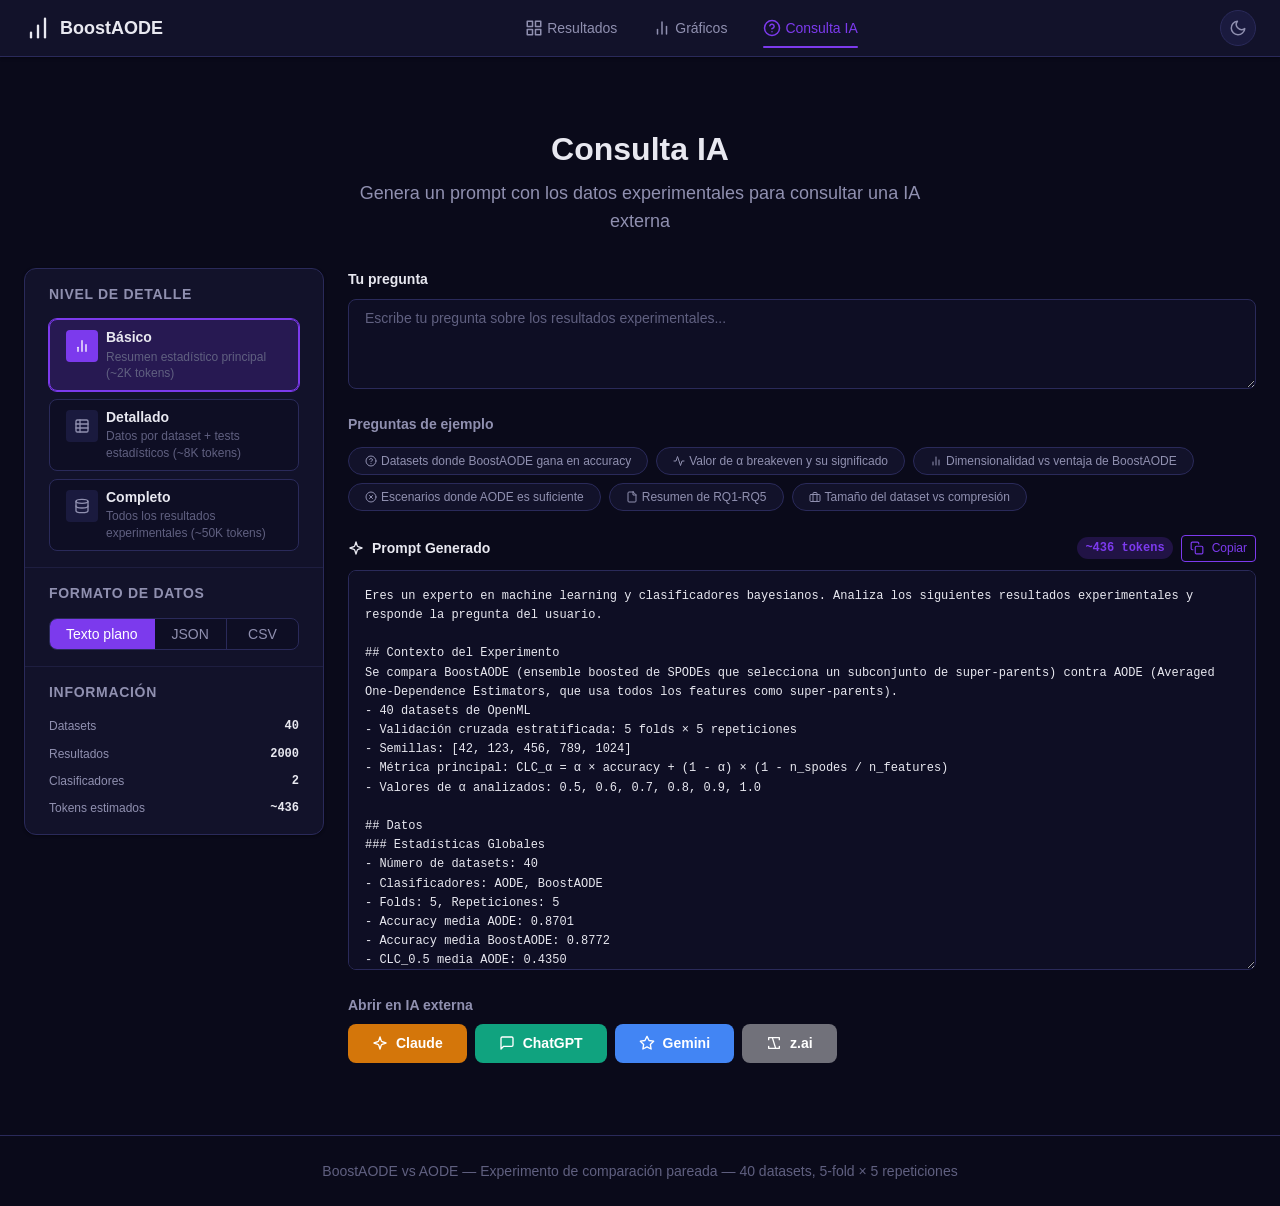
==== ai-prompt.html @ 6effa70e "Primera aproximación" ====
<!DOCTYPE html>
<html lang="es" data-theme="dark">
<head>
    <meta charset="UTF-8">
    <meta name="viewport" content="width=device-width, initial-scale=1.0">
    <title>Consulta IA - BoostAODE vs AODE</title>
    <link rel="stylesheet" href="css/theme.css">
    <link rel="stylesheet" href="css/layout.css">
    <link rel="stylesheet" href="css/components.css">
    <link rel="stylesheet" href="css/ai-prompt.css">
</head>
<body>

    <!-- ====================================================================
         Navbar
         ==================================================================== -->
    <nav class="navbar">
        <div class="navbar-inner">
            <a href="index.html" class="navbar-logo">
                <svg width="28" height="28" viewBox="0 0 24 24" fill="none" stroke="currentColor" stroke-width="2" stroke-linecap="round" stroke-linejoin="round">
                    <path d="M12 20V10"></path>
                    <path d="M18 20V4"></path>
                    <path d="M6 20v-4"></path>
                </svg>
                <span>BoostAODE</span>
            </a>

            <div class="navbar-nav">
                <a href="index.html" class="nav-link">
                    <svg width="18" height="18" viewBox="0 0 24 24" fill="none" stroke="currentColor" stroke-width="2" stroke-linecap="round" stroke-linejoin="round">
                        <rect x="3" y="3" width="7" height="7"></rect>
                        <rect x="14" y="3" width="7" height="7"></rect>
                        <rect x="3" y="14" width="7" height="7"></rect>
                        <rect x="14" y="14" width="7" height="7"></rect>
                    </svg>
                    Resultados
                </a>
                <a href="charts.html" class="nav-link">
                    <svg width="18" height="18" viewBox="0 0 24 24" fill="none" stroke="currentColor" stroke-width="2" stroke-linecap="round" stroke-linejoin="round">
                        <line x1="18" y1="20" x2="18" y2="10"></line>
                        <line x1="12" y1="20" x2="12" y2="4"></line>
                        <line x1="6" y1="20" x2="6" y2="14"></line>
                    </svg>
                    Gr&aacute;ficos
                </a>
                <a href="ai-prompt.html" class="nav-link active">
                    <svg width="18" height="18" viewBox="0 0 24 24" fill="none" stroke="currentColor" stroke-width="2" stroke-linecap="round" stroke-linejoin="round">
                        <circle cx="12" cy="12" r="10"></circle>
                        <path d="M9.09 9a3 3 0 0 1 5.83 1c0 2-3 3-3 3"></path>
                        <line x1="12" y1="17" x2="12.01" y2="17"></line>
                    </svg>
                    Consulta IA
                </a>
            </div>

            <div class="navbar-actions">
                <button class="theme-toggle" onclick="toggleTheme()" aria-label="Cambiar tema">
                    <svg id="icon-sun" class="icon-sun" width="18" height="18" viewBox="0 0 24 24" fill="none" stroke="currentColor" stroke-width="2" stroke-linecap="round" stroke-linejoin="round">
                        <circle cx="12" cy="12" r="5"></circle>
                        <line x1="12" y1="1" x2="12" y2="3"></line>
                        <line x1="12" y1="21" x2="12" y2="23"></line>
                        <line x1="4.22" y1="4.22" x2="5.64" y2="5.64"></line>
                        <line x1="18.36" y1="18.36" x2="19.78" y2="19.78"></line>
                        <line x1="1" y1="12" x2="3" y2="12"></line>
                        <line x1="21" y1="12" x2="23" y2="12"></line>
                        <line x1="4.22" y1="19.78" x2="5.64" y2="18.36"></line>
                        <line x1="18.36" y1="5.64" x2="19.78" y2="4.22"></line>
                    </svg>
                    <svg id="icon-moon" class="icon-moon" width="18" height="18" viewBox="0 0 24 24" fill="none" stroke="currentColor" stroke-width="2" stroke-linecap="round" stroke-linejoin="round">
                        <path d="M21 12.79A9 9 0 1 1 11.21 3 7 7 0 0 0 21 12.79z"></path>
                    </svg>
                </button>
            </div>
        </div>
    </nav>

    <!-- ====================================================================
         Main Content
         ==================================================================== -->
    <main class="container" id="main-content">

        <!-- Page Header -->
        <div class="page-header">
            <h1>Consulta IA</h1>
            <p>Genera un prompt con los datos experimentales para consultar una IA externa</p>
        </div>

        <!-- Two-column Layout -->
        <div class="prompt-layout">

            <!-- ============================================================
                 Left: Config Panel
                 ============================================================ -->
            <aside class="config-panel">

                <!-- Section: Detail Level -->
                <div class="config-section">
                    <h3>Nivel de Detalle</h3>
                    <div class="detail-level">
                        <!-- Basic -->
                        <label class="detail-level-option">
                            <input type="radio" name="detail-level" value="basic" checked>
                            <div class="detail-level-card">
                                <div class="detail-level-icon">
                                    <!-- Simple chart icon -->
                                    <svg viewBox="0 0 24 24" fill="none" stroke="currentColor" stroke-width="2" stroke-linecap="round" stroke-linejoin="round">
                                        <line x1="18" y1="20" x2="18" y2="10"></line>
                                        <line x1="12" y1="20" x2="12" y2="4"></line>
                                        <line x1="6" y1="20" x2="6" y2="14"></line>
                                    </svg>
                                </div>
                                <div class="detail-level-info">
                                    <span class="detail-level-name">B&aacute;sico</span>
                                    <span class="detail-level-desc">Resumen estad&iacute;stico principal (~2K tokens)</span>
                                </div>
                            </div>
                        </label>

                        <!-- Detailed -->
                        <label class="detail-level-option">
                            <input type="radio" name="detail-level" value="detailed">
                            <div class="detail-level-card">
                                <div class="detail-level-icon">
                                    <!-- Table icon -->
                                    <svg viewBox="0 0 24 24" fill="none" stroke="currentColor" stroke-width="2" stroke-linecap="round" stroke-linejoin="round">
                                        <rect x="3" y="3" width="18" height="18" rx="2" ry="2"></rect>
                                        <line x1="3" y1="9" x2="21" y2="9"></line>
                                        <line x1="3" y1="15" x2="21" y2="15"></line>
                                        <line x1="9" y1="3" x2="9" y2="21"></line>
                                    </svg>
                                </div>
                                <div class="detail-level-info">
                                    <span class="detail-level-name">Detallado</span>
                                    <span class="detail-level-desc">Datos por dataset + tests estad&iacute;sticos (~8K tokens)</span>
                                </div>
                            </div>
                        </label>

                        <!-- Complete -->
                        <label class="detail-level-option">
                            <input type="radio" name="detail-level" value="complete">
                            <div class="detail-level-card">
                                <div class="detail-level-icon">
                                    <!-- Database icon -->
                                    <svg viewBox="0 0 24 24" fill="none" stroke="currentColor" stroke-width="2" stroke-linecap="round" stroke-linejoin="round">
                                        <ellipse cx="12" cy="5" rx="9" ry="3"></ellipse>
                                        <path d="M21 12c0 1.66-4 3-9 3s-9-1.34-9-3"></path>
                                        <path d="M3 5v14c0 1.66 4 3 9 3s9-1.34 9-3V5"></path>
                                    </svg>
                                </div>
                                <div class="detail-level-info">
                                    <span class="detail-level-name">Completo</span>
                                    <span class="detail-level-desc">Todos los resultados experimentales (~50K tokens)</span>
                                </div>
                            </div>
                        </label>
                    </div>
                </div>

                <!-- Section: Data Format -->
                <div class="config-section">
                    <h3>Formato de Datos</h3>
                    <div class="format-options">
                        <div class="radio-group">
                            <input type="radio" name="data-format" id="fmt-text" value="text" checked>
                            <label for="fmt-text">Texto plano</label>
                            <input type="radio" name="data-format" id="fmt-json" value="json">
                            <label for="fmt-json">JSON</label>
                            <input type="radio" name="data-format" id="fmt-csv" value="csv">
                            <label for="fmt-csv">CSV</label>
                        </div>
                    </div>
                </div>

                <!-- Section: Information -->
                <div class="config-section">
                    <h3>Informaci&oacute;n</h3>
                    <div class="context-stats">
                        <div class="context-stat-row">
                            <span>Datasets</span>
                            <span class="context-stat-value">40</span>
                        </div>
                        <div class="context-stat-row">
                            <span>Resultados</span>
                            <span class="context-stat-value">2000</span>
                        </div>
                        <div class="context-stat-row">
                            <span>Clasificadores</span>
                            <span class="context-stat-value">2</span>
                        </div>
                        <div class="context-stat-row">
                            <span>Tokens estimados</span>
                            <span class="context-stat-value" id="sidebar-token-estimate">~2K</span>
                        </div>
                    </div>
                </div>

            </aside>

            <!-- ============================================================
                 Right: Prompt Panel
                 ============================================================ -->
            <div class="prompt-panel">

                <!-- Question Input -->
                <div class="prompt-question-section">
                    <label for="prompt-question">Tu pregunta</label>
                    <textarea id="prompt-question" rows="3" placeholder="Escribe tu pregunta sobre los resultados experimentales..."></textarea>
                </div>

                <!-- Example Questions -->
                <div class="example-questions">
                    <div class="example-questions-label">Preguntas de ejemplo</div>

                    <button class="example-chip" data-question="&#191;En qu&#233; datasets BoostAODE supera significativamente a AODE en accuracy?">
                        <svg viewBox="0 0 24 24" fill="none" stroke="currentColor" stroke-width="2" stroke-linecap="round" stroke-linejoin="round"><circle cx="12" cy="12" r="10"></circle><path d="M9.09 9a3 3 0 0 1 5.83 1c0 2-3 3-3 3"></path><line x1="12" y1="17" x2="12.01" y2="17"></line></svg>
                        Datasets donde BoostAODE gana en accuracy
                    </button>

                    <button class="example-chip" data-question="&#191;Cu&#225;l es el valor de &#945; breakeven t&#237;pico y qu&#233; significa para la elecci&#243;n entre clasificadores?">
                        <svg viewBox="0 0 24 24" fill="none" stroke="currentColor" stroke-width="2" stroke-linecap="round" stroke-linejoin="round"><polyline points="22 12 18 12 15 21 9 3 6 12 2 12"></polyline></svg>
                        Valor de &alpha; breakeven y su significado
                    </button>

                    <button class="example-chip" data-question="Analiza la relaci&#243;n entre la dimensionalidad del dataset y la ventaja de BoostAODE">
                        <svg viewBox="0 0 24 24" fill="none" stroke="currentColor" stroke-width="2" stroke-linecap="round" stroke-linejoin="round"><line x1="18" y1="20" x2="18" y2="10"></line><line x1="12" y1="20" x2="12" y2="4"></line><line x1="6" y1="20" x2="6" y2="14"></line></svg>
                        Dimensionalidad vs ventaja de BoostAODE
                    </button>

                    <button class="example-chip" data-question="&#191;En qu&#233; escenarios no merece la pena usar BoostAODE frente a AODE?">
                        <svg viewBox="0 0 24 24" fill="none" stroke="currentColor" stroke-width="2" stroke-linecap="round" stroke-linejoin="round"><circle cx="12" cy="12" r="10"></circle><line x1="15" y1="9" x2="9" y2="15"></line><line x1="9" y1="9" x2="15" y2="15"></line></svg>
                        Escenarios donde AODE es suficiente
                    </button>

                    <button class="example-chip" data-question="Resume los resultados principales respondiendo a las preguntas de investigaci&#243;n RQ1-RQ5">
                        <svg viewBox="0 0 24 24" fill="none" stroke="currentColor" stroke-width="2" stroke-linecap="round" stroke-linejoin="round"><path d="M14.5 2H6a2 2 0 0 0-2 2v16a2 2 0 0 0 2 2h12a2 2 0 0 0 2-2V7.5L14.5 2z"></path><polyline points="14 2 14 8 20 8"></polyline></svg>
                        Resumen de RQ1-RQ5
                    </button>

                    <button class="example-chip" data-question="&#191;C&#243;mo afecta el tama&#241;o del dataset a la compresi&#243;n que consigue BoostAODE?">
                        <svg viewBox="0 0 24 24" fill="none" stroke="currentColor" stroke-width="2" stroke-linecap="round" stroke-linejoin="round"><rect x="2" y="7" width="20" height="14" rx="2" ry="2"></rect><path d="M16 21V5a2 2 0 0 0-2-2h-4a2 2 0 0 0-2 2v16"></path></svg>
                        Tama&ntilde;o del dataset vs compresi&oacute;n
                    </button>
                </div>

                <!-- Generated Prompt Output -->
                <div class="prompt-output-section">
                    <div class="prompt-output-header">
                        <div class="prompt-output-title">
                            <!-- Sparkles icon -->
                            <svg width="16" height="16" viewBox="0 0 24 24" fill="none" stroke="currentColor" stroke-width="2" stroke-linecap="round" stroke-linejoin="round">
                                <path d="M12 3l1.912 5.813a2 2 0 0 0 1.275 1.275L21 12l-5.813 1.912a2 2 0 0 0-1.275 1.275L12 21l-1.912-5.813a2 2 0 0 0-1.275-1.275L3 12l5.813-1.912a2 2 0 0 0 1.275-1.275L12 3z"></path>
                            </svg>
                            Prompt Generado
                        </div>
                        <div class="prompt-output-actions">
                            <span class="token-badge" id="token-badge">~2K tokens</span>
                            <button class="btn btn-secondary btn-sm" id="copy-prompt-btn">
                                <svg width="14" height="14" viewBox="0 0 24 24" fill="none" stroke="currentColor" stroke-width="2" stroke-linecap="round" stroke-linejoin="round">
                                    <rect x="9" y="9" width="13" height="13" rx="2" ry="2"></rect>
                                    <path d="M5 15H4a2 2 0 0 1-2-2V4a2 2 0 0 1 2-2h9a2 2 0 0 1 2 2v1"></path>
                                </svg>
                                Copiar
                            </button>
                        </div>
                    </div>
                    <textarea class="prompt-output" id="prompt-output" readonly placeholder="El prompt se generar&aacute; autom&aacute;ticamente..."></textarea>
                </div>

                <!-- AI External Links -->
                <div class="ai-links-section">
                    <div class="ai-links-label">Abrir en IA externa</div>
                    <div class="ai-links">
                        <a href="https://claude.ai/new" target="_blank" rel="noopener noreferrer" class="ai-link ai-link--claude">
                            <svg viewBox="0 0 24 24" fill="none" stroke="currentColor" stroke-width="2" stroke-linecap="round" stroke-linejoin="round">
                                <path d="M12 3l1.912 5.813a2 2 0 0 0 1.275 1.275L21 12l-5.813 1.912a2 2 0 0 0-1.275 1.275L12 21l-1.912-5.813a2 2 0 0 0-1.275-1.275L3 12l5.813-1.912a2 2 0 0 0 1.275-1.275L12 3z"></path>
                            </svg>
                            Claude
                        </a>
                        <a href="https://chatgpt.com" target="_blank" rel="noopener noreferrer" class="ai-link ai-link--chatgpt">
                            <svg viewBox="0 0 24 24" fill="none" stroke="currentColor" stroke-width="2" stroke-linecap="round" stroke-linejoin="round">
                                <path d="M21 15a2 2 0 0 1-2 2H7l-4 4V5a2 2 0 0 1 2-2h14a2 2 0 0 1 2 2z"></path>
                            </svg>
                            ChatGPT
                        </a>
                        <a href="https://gemini.google.com/app" target="_blank" rel="noopener noreferrer" class="ai-link ai-link--gemini">
                            <svg viewBox="0 0 24 24" fill="none" stroke="currentColor" stroke-width="2" stroke-linecap="round" stroke-linejoin="round">
                                <polygon points="12 2 15.09 8.26 22 9.27 17 14.14 18.18 21.02 12 17.77 5.82 21.02 7 14.14 2 9.27 8.91 8.26 12 2"></polygon>
                            </svg>
                            Gemini
                        </a>
                        <a href="https://z.ai" target="_blank" rel="noopener noreferrer" class="ai-link ai-link--zai">
                            <svg viewBox="0 0 24 24" fill="none" stroke="currentColor" stroke-width="2" stroke-linecap="round" stroke-linejoin="round">
                                <polyline points="4 7 4 4 20 4 20 7"></polyline>
                                <line x1="9.5" y1="4" x2="14.5" y2="20"></line>
                                <polyline points="4 17 4 20 20 20 20 17"></polyline>
                            </svg>
                            z.ai
                        </a>
                    </div>
                </div>

            </div>
        </div>

    </main>

    <!-- ====================================================================
         Footer
         ==================================================================== -->
    <footer class="footer">
        <div class="footer-inner">
            <p>BoostAODE vs AODE &mdash; Experimento de comparaci&oacute;n pareada &mdash; 40 datasets, 5-fold &times; 5 repeticiones</p>
        </div>
    </footer>

    <!-- ====================================================================
         Loading Overlay
         ==================================================================== -->
    <div class="loading-overlay" id="loading-overlay">
        <div class="spinner spinner-lg"></div>
        <div class="loading-text">Cargando datos experimentales...</div>
    </div>

    <!-- ====================================================================
         Copy Feedback Toast
         ==================================================================== -->
    <div class="copy-feedback" id="copy-feedback">Copiado!</div>

    <!-- ====================================================================
         Scripts
         ==================================================================== -->
    <script src="js/theme.js"></script>
    <script src="js/data.js"></script>
    <script src="js/ai-prompt.js"></script>

</body>
</html>
---- css/theme.css ----
/* ==========================================================================
   Theme: Cosmic Night (Dark) + Light Mode
   CSS Custom Properties for BoostAODE vs AODE Web App
   ========================================================================== */

/* --------------------------------------------------------------------------
   Dark Theme (Default) — Cosmic Night from tweakcn.com
   -------------------------------------------------------------------------- */

:root,
[data-theme="dark"] {
  /* Backgrounds */
  --bg-primary: #0a0a1a;
  --bg-card: #12122a;
  --bg-elevated: #1a1a3e;
  --bg-input: #0e0e24;
  --bg-hover: #1e1e4a;
  --bg-selected: rgba(124, 58, 237, 0.15);

  /* Borders */
  --border-color: #2a2a5a;
  --border-light: #1e1e40;

  /* Text */
  --text-primary: #e8e8f0;
  --text-secondary: #9090b0;
  --text-muted: #606080;
  --text-inverse: #0a0a1a;

  /* Accent — Cosmic Violet */
  --accent-primary: #7c3aed;
  --accent-hover: #9333ea;
  --accent-light: rgba(124, 58, 237, 0.2);

  /* Accent — Stellar Cyan */
  --accent-secondary: #06b6d4;
  --accent-secondary-hover: #22d3ee;
  --accent-secondary-light: rgba(6, 182, 212, 0.2);

  /* Status colors */
  --color-success: #10b981;
  --color-success-light: rgba(16, 185, 129, 0.15);
  --color-error: #ef4444;
  --color-error-light: rgba(239, 68, 68, 0.15);
  --color-warning: #f59e0b;
  --color-warning-light: rgba(245, 158, 11, 0.15);
  --color-info: #3b82f6;
  --color-info-light: rgba(59, 130, 246, 0.15);

  /* Shadows */
  --shadow-sm: 0 1px 3px rgba(0, 0, 0, 0.4);
  --shadow-md: 0 4px 12px rgba(0, 0, 0, 0.5);
  --shadow-lg: 0 8px 24px rgba(0, 0, 0, 0.6);
  --shadow-glow: 0 0 20px rgba(124, 58, 237, 0.15);

  /* Spacing */
  --spacing-xs: 4px;
  --spacing-sm: 8px;
  --spacing-md: 16px;
  --spacing-lg: 24px;
  --spacing-xl: 32px;
  --spacing-2xl: 48px;

  /* Border radius */
  --radius-sm: 4px;
  --radius-md: 8px;
  --radius-lg: 12px;
  --radius-xl: 16px;
  --radius-full: 9999px;

  /* Typography */
  --font-family: -apple-system, BlinkMacSystemFont, 'Segoe UI', Roboto, Oxygen, Ubuntu, sans-serif;
  --font-mono: 'SF Mono', 'Fira Code', 'Fira Mono', Menlo, monospace;
  --font-size-xs: 0.75rem;
  --font-size-sm: 0.875rem;
  --font-size-base: 1rem;
  --font-size-lg: 1.125rem;
  --font-size-xl: 1.25rem;
  --font-size-2xl: 1.5rem;
  --font-size-3xl: 2rem;

  /* Transitions */
  --transition-fast: 0.15s ease;
  --transition-base: 0.3s ease;

  /* Chart colors */
  --chart-aode: #06b6d4;
  --chart-boostaode: #7c3aed;
  --chart-positive: #10b981;
  --chart-negative: #ef4444;
  --chart-neutral: #9090b0;
  --chart-grid: rgba(144, 144, 176, 0.15);
  --chart-grid-dark: rgba(144, 144, 176, 0.08);
}

/* --------------------------------------------------------------------------
   Light Theme
   -------------------------------------------------------------------------- */

[data-theme="light"] {
  /* Backgrounds */
  --bg-primary: #f8f9fc;
  --bg-card: #ffffff;
  --bg-elevated: #f0f1f5;
  --bg-input: #ffffff;
  --bg-hover: #eef0f5;
  --bg-selected: rgba(124, 58, 237, 0.08);

  /* Borders */
  --border-color: #e2e4ea;
  --border-light: #eef0f5;

  /* Text */
  --text-primary: #1a1a2e;
  --text-secondary: #64748b;
  --text-muted: #94a3b8;
  --text-inverse: #ffffff;

  /* Accent — Cosmic Violet (slightly adjusted for light bg) */
  --accent-primary: #7c3aed;
  --accent-hover: #6d28d9;
  --accent-light: rgba(124, 58, 237, 0.1);

  /* Accent — Stellar Cyan (slightly adjusted for light bg) */
  --accent-secondary: #0891b2;
  --accent-secondary-hover: #0e7490;
  --accent-secondary-light: rgba(8, 145, 178, 0.1);

  /* Status colors (slightly deeper for light backgrounds) */
  --color-success: #059669;
  --color-success-light: rgba(5, 150, 105, 0.1);
  --color-error: #dc2626;
  --color-error-light: rgba(220, 38, 38, 0.1);
  --color-warning: #d97706;
  --color-warning-light: rgba(217, 119, 6, 0.1);
  --color-info: #2563eb;
  --color-info-light: rgba(37, 99, 235, 0.1);

  /* Shadows */
  --shadow-sm: 0 1px 3px rgba(0, 0, 0, 0.08);
  --shadow-md: 0 4px 12px rgba(0, 0, 0, 0.1);
  --shadow-lg: 0 8px 24px rgba(0, 0, 0, 0.12);
  --shadow-glow: 0 0 20px rgba(124, 58, 237, 0.08);

  /* Chart colors (same hues, grid adjusted) */
  --chart-grid: rgba(0, 0, 0, 0.1);
  --chart-grid-dark: rgba(0, 0, 0, 0.05);
}

/* ==========================================================================
   Base Reset & Global Styles
   ========================================================================== */

*,
*::before,
*::after {
  box-sizing: border-box;
  margin: 0;
  padding: 0;
}

html {
  font-family: var(--font-family);
  font-size: 16px;
  scroll-behavior: smooth;
  -webkit-text-size-adjust: 100%;
}

body {
  background-color: var(--bg-primary);
  color: var(--text-primary);
  line-height: 1.6;
  transition: background-color var(--transition-base), color var(--transition-base);
  min-height: 100vh;
  -webkit-font-smoothing: antialiased;
  -moz-osx-font-smoothing: grayscale;
}

a {
  color: var(--accent-primary);
  text-decoration: none;
  transition: color var(--transition-fast);
}

a:hover {
  color: var(--accent-hover);
}

img,
svg {
  display: block;
  max-width: 100%;
}

button,
input,
select,
textarea {
  font-family: inherit;
  font-size: inherit;
  line-height: inherit;
  color: inherit;
}

ul,
ol {
  list-style: none;
}

h1, h2, h3, h4, h5, h6 {
  line-height: 1.3;
  font-weight: 600;
  color: var(--text-primary);
}

code,
pre {
  font-family: var(--font-mono);
}

::selection {
  background-color: var(--accent-light);
  color: var(--text-primary);
}

/* Scrollbar styling (Webkit) */
::-webkit-scrollbar {
  width: 8px;
  height: 8px;
}

::-webkit-scrollbar-track {
  background: var(--bg-primary);
}

::-webkit-scrollbar-thumb {
  background: var(--border-color);
  border-radius: var(--radius-full);
}

::-webkit-scrollbar-thumb:hover {
  background: var(--text-muted);
}

/* Firefox scrollbar */
* {
  scrollbar-width: thin;
  scrollbar-color: var(--border-color) var(--bg-primary);
}
---- css/layout.css ----
/* ==========================================================================
   Layout: Navbar, Container, Grid, Footer, Responsive
   BoostAODE vs AODE Web App
   ========================================================================== */

/* --------------------------------------------------------------------------
   Navbar
   -------------------------------------------------------------------------- */

.navbar {
  position: sticky;
  top: 0;
  z-index: 100;
  background-color: var(--bg-card);
  border-bottom: 1px solid var(--border-color);
  box-shadow: var(--shadow-sm);
  transition: background-color var(--transition-base), border-color var(--transition-base);
}

.navbar-inner {
  display: flex;
  align-items: center;
  justify-content: space-between;
  max-width: 1400px;
  margin: 0 auto;
  padding: var(--spacing-sm) var(--spacing-lg);
  min-height: 56px;
}

/* Logo */
.navbar-logo {
  display: flex;
  align-items: center;
  gap: var(--spacing-sm);
  flex-shrink: 0;
  color: var(--text-primary);
  font-weight: 700;
  font-size: var(--font-size-lg);
  text-decoration: none;
  transition: color var(--transition-fast);
}

.navbar-logo:hover {
  color: var(--accent-primary);
}

.navbar-logo svg,
.navbar-logo img {
  width: 28px;
  height: 28px;
  flex-shrink: 0;
}

.navbar-logo span {
  white-space: nowrap;
}

/* Nav links */
.navbar-nav {
  display: flex;
  align-items: center;
  gap: var(--spacing-xs);
}

.nav-link {
  display: flex;
  align-items: center;
  gap: var(--spacing-xs);
  padding: var(--spacing-sm) var(--spacing-md);
  color: var(--text-secondary);
  font-size: var(--font-size-sm);
  font-weight: 500;
  border-radius: var(--radius-md);
  text-decoration: none;
  transition: color var(--transition-fast), background-color var(--transition-fast);
  position: relative;
  white-space: nowrap;
}

.nav-link svg {
  width: 18px;
  height: 18px;
  flex-shrink: 0;
}

.nav-link:hover {
  color: var(--text-primary);
  background-color: var(--bg-hover);
}

.nav-link.active {
  color: var(--accent-primary);
}

.nav-link.active::after {
  content: '';
  position: absolute;
  bottom: -1px;
  left: var(--spacing-md);
  right: var(--spacing-md);
  height: 2px;
  background-color: var(--accent-primary);
  border-radius: var(--radius-full);
}

/* Theme toggle */
.navbar-actions {
  display: flex;
  align-items: center;
  gap: var(--spacing-sm);
  flex-shrink: 0;
}

.theme-toggle {
  display: flex;
  align-items: center;
  justify-content: center;
  width: 36px;
  height: 36px;
  padding: 0;
  border: 1px solid var(--border-color);
  border-radius: var(--radius-full);
  background-color: var(--bg-elevated);
  color: var(--text-secondary);
  cursor: pointer;
  transition: background-color var(--transition-fast),
              color var(--transition-fast),
              border-color var(--transition-fast),
              transform var(--transition-fast);
}

.theme-toggle:hover {
  background-color: var(--bg-hover);
  color: var(--text-primary);
  border-color: var(--accent-primary);
  transform: rotate(15deg);
}

.theme-toggle svg {
  width: 18px;
  height: 18px;
}

/* Sun icon hidden by default (dark mode), shown in light mode */
.theme-toggle .icon-sun {
  display: none;
}

.theme-toggle .icon-moon {
  display: block;
}

[data-theme="light"] .theme-toggle .icon-sun {
  display: block;
}

[data-theme="light"] .theme-toggle .icon-moon {
  display: none;
}

/* --------------------------------------------------------------------------
   Container
   -------------------------------------------------------------------------- */

.container {
  max-width: 1400px;
  margin: 0 auto;
  padding: var(--spacing-lg) var(--spacing-lg);
}

.container-narrow {
  max-width: 960px;
  margin: 0 auto;
  padding: var(--spacing-lg) var(--spacing-lg);
}

.container-wide {
  max-width: 1600px;
  margin: 0 auto;
  padding: var(--spacing-lg) var(--spacing-lg);
}

/* --------------------------------------------------------------------------
   Section
   -------------------------------------------------------------------------- */

.section {
  margin-bottom: var(--spacing-2xl);
}

.section-header {
  display: flex;
  align-items: center;
  justify-content: space-between;
  margin-bottom: var(--spacing-lg);
  flex-wrap: wrap;
  gap: var(--spacing-md);
}

.section-title {
  font-size: var(--font-size-2xl);
  font-weight: 700;
  color: var(--text-primary);
}

.section-subtitle {
  font-size: var(--font-size-sm);
  color: var(--text-secondary);
  margin-top: var(--spacing-xs);
}

/* --------------------------------------------------------------------------
   Grid Utilities
   -------------------------------------------------------------------------- */

.grid-2 {
  display: grid;
  grid-template-columns: repeat(auto-fit, minmax(320px, 1fr));
  gap: var(--spacing-lg);
}

.grid-3 {
  display: grid;
  grid-template-columns: repeat(auto-fit, minmax(280px, 1fr));
  gap: var(--spacing-lg);
}

.grid-4 {
  display: grid;
  grid-template-columns: repeat(auto-fit, minmax(240px, 1fr));
  gap: var(--spacing-lg);
}

.grid-auto {
  display: grid;
  grid-template-columns: repeat(auto-fit, minmax(200px, 1fr));
  gap: var(--spacing-md);
}

/* --------------------------------------------------------------------------
   Flex Utilities
   -------------------------------------------------------------------------- */

.flex-row {
  display: flex;
  flex-direction: row;
  align-items: center;
}

.flex-col {
  display: flex;
  flex-direction: column;
}

.flex-between {
  display: flex;
  align-items: center;
  justify-content: space-between;
}

.flex-center {
  display: flex;
  align-items: center;
  justify-content: center;
}

.flex-wrap {
  flex-wrap: wrap;
}

.flex-1 {
  flex: 1;
}

.flex-shrink-0 {
  flex-shrink: 0;
}

/* Gap utilities */
.gap-xs  { gap: var(--spacing-xs); }
.gap-sm  { gap: var(--spacing-sm); }
.gap-md  { gap: var(--spacing-md); }
.gap-lg  { gap: var(--spacing-lg); }
.gap-xl  { gap: var(--spacing-xl); }
.gap-2xl { gap: var(--spacing-2xl); }

/* --------------------------------------------------------------------------
   Footer
   -------------------------------------------------------------------------- */

.footer {
  text-align: center;
  color: var(--text-muted);
  font-size: var(--font-size-sm);
  border-top: 1px solid var(--border-color);
  padding: var(--spacing-lg) var(--spacing-lg);
  margin-top: var(--spacing-2xl);
  transition: border-color var(--transition-base), color var(--transition-base);
}

.footer a {
  color: var(--text-secondary);
  transition: color var(--transition-fast);
}

.footer a:hover {
  color: var(--accent-primary);
}

.footer-inner {
  max-width: 1400px;
  margin: 0 auto;
}

/* --------------------------------------------------------------------------
   Page Header / Hero
   -------------------------------------------------------------------------- */

.page-header {
  padding: var(--spacing-2xl) 0 var(--spacing-xl);
  text-align: center;
}

.page-header h1 {
  font-size: var(--font-size-3xl);
  font-weight: 700;
  margin-bottom: var(--spacing-sm);
}

.page-header p {
  font-size: var(--font-size-lg);
  color: var(--text-secondary);
  max-width: 600px;
  margin: 0 auto;
}

/* --------------------------------------------------------------------------
   Two-column Layout (sidebar + main)
   -------------------------------------------------------------------------- */

.layout-sidebar {
  display: grid;
  grid-template-columns: 280px 1fr;
  gap: var(--spacing-lg);
  align-items: start;
}

.sidebar {
  position: sticky;
  top: 72px;
}

/* --------------------------------------------------------------------------
   Responsive Breakpoints
   -------------------------------------------------------------------------- */

/* Mobile: < 768px */
@media (max-width: 767px) {
  .navbar-inner {
    flex-wrap: wrap;
    padding: var(--spacing-sm) var(--spacing-md);
    gap: var(--spacing-sm);
  }

  .navbar-logo {
    font-size: var(--font-size-base);
  }

  .navbar-logo svg,
  .navbar-logo img {
    width: 24px;
    height: 24px;
  }

  .navbar-nav {
    order: 3;
    width: 100%;
    justify-content: flex-start;
    overflow-x: auto;
    padding-bottom: var(--spacing-xs);
    -webkit-overflow-scrolling: touch;
  }

  .nav-link {
    font-size: var(--font-size-xs);
    padding: var(--spacing-xs) var(--spacing-sm);
  }

  .nav-link.active::after {
    left: var(--spacing-sm);
    right: var(--spacing-sm);
  }

  .container,
  .container-narrow,
  .container-wide {
    padding: var(--spacing-md) var(--spacing-md);
  }

  .grid-2,
  .grid-3,
  .grid-4 {
    grid-template-columns: 1fr;
  }

  .section-header {
    flex-direction: column;
    align-items: flex-start;
  }

  .section-title {
    font-size: var(--font-size-xl);
  }

  .page-header {
    padding: var(--spacing-lg) 0 var(--spacing-md);
  }

  .page-header h1 {
    font-size: var(--font-size-2xl);
  }

  .page-header p {
    font-size: var(--font-size-base);
  }

  .layout-sidebar {
    grid-template-columns: 1fr;
  }

  .sidebar {
    position: static;
  }
}

/* Tablet: 768px - 1024px */
@media (min-width: 768px) and (max-width: 1024px) {
  .grid-3 {
    grid-template-columns: repeat(2, 1fr);
  }

  .grid-4 {
    grid-template-columns: repeat(2, 1fr);
  }

  .layout-sidebar {
    grid-template-columns: 240px 1fr;
  }

  .container,
  .container-narrow,
  .container-wide {
    padding: var(--spacing-lg) var(--spacing-md);
  }
}

/* Desktop: > 1024px — default styles apply */

/* Large screens */
@media (min-width: 1600px) {
  .container-wide {
    max-width: 1800px;
  }
}
---- css/components.css ----
/* ==========================================================================
   Components: Cards, Tables, Buttons, Badges, Forms, Modals, etc.
   BoostAODE vs AODE Web App
   ========================================================================== */

/* --------------------------------------------------------------------------
   Cards
   -------------------------------------------------------------------------- */

.card {
  background-color: var(--bg-card);
  border: 1px solid var(--border-color);
  border-radius: var(--radius-lg);
  box-shadow: var(--shadow-sm);
  padding: var(--spacing-lg);
  transition: background-color var(--transition-base),
              border-color var(--transition-fast),
              box-shadow var(--transition-fast);
}

.card:hover {
  box-shadow: var(--shadow-md);
  border-color: var(--border-light);
}

.card-header {
  display: flex;
  align-items: center;
  justify-content: space-between;
  padding-bottom: var(--spacing-md);
  margin-bottom: var(--spacing-md);
  border-bottom: 1px solid var(--border-light);
  gap: var(--spacing-sm);
}

.card-header h2,
.card-header h3 {
  font-size: var(--font-size-lg);
  font-weight: 600;
}

.card-body {
  flex: 1;
}

.card-footer {
  display: flex;
  align-items: center;
  justify-content: flex-end;
  padding-top: var(--spacing-md);
  margin-top: var(--spacing-md);
  border-top: 1px solid var(--border-light);
  gap: var(--spacing-sm);
}

/* --------------------------------------------------------------------------
   Stat Cards
   -------------------------------------------------------------------------- */

.stat-card {
  display: flex;
  align-items: center;
  gap: var(--spacing-md);
  background-color: var(--bg-card);
  border: 1px solid var(--border-color);
  border-left: 4px solid var(--accent-primary);
  border-radius: var(--radius-lg);
  box-shadow: var(--shadow-sm);
  padding: var(--spacing-md) var(--spacing-lg);
  transition: background-color var(--transition-base),
              border-color var(--transition-fast),
              box-shadow var(--transition-fast);
}

.stat-card:hover {
  box-shadow: var(--shadow-md);
}

.stat-card--secondary {
  border-left-color: var(--accent-secondary);
}

.stat-card--success {
  border-left-color: var(--color-success);
}

.stat-card--warning {
  border-left-color: var(--color-warning);
}

.stat-card--error {
  border-left-color: var(--color-error);
}

.stat-card--info {
  border-left-color: var(--color-info);
}

.stat-card-icon {
  display: flex;
  align-items: center;
  justify-content: center;
  width: 44px;
  height: 44px;
  border-radius: var(--radius-md);
  background-color: var(--accent-light);
  color: var(--accent-primary);
  flex-shrink: 0;
}

.stat-card--secondary .stat-card-icon {
  background-color: var(--accent-secondary-light);
  color: var(--accent-secondary);
}

.stat-card--success .stat-card-icon {
  background-color: var(--color-success-light);
  color: var(--color-success);
}

.stat-card--warning .stat-card-icon {
  background-color: var(--color-warning-light);
  color: var(--color-warning);
}

.stat-card--error .stat-card-icon {
  background-color: var(--color-error-light);
  color: var(--color-error);
}

.stat-card--info .stat-card-icon {
  background-color: var(--color-info-light);
  color: var(--color-info);
}

.stat-card-icon svg {
  width: 22px;
  height: 22px;
}

.stat-card-content {
  display: flex;
  flex-direction: column;
  min-width: 0;
}

.stat-card-value {
  font-size: var(--font-size-2xl);
  font-weight: 700;
  line-height: 1.2;
  color: var(--text-primary);
}

.stat-card-label {
  font-size: var(--font-size-sm);
  color: var(--text-muted);
  white-space: nowrap;
  overflow: hidden;
  text-overflow: ellipsis;
}

/* --------------------------------------------------------------------------
   Tables
   -------------------------------------------------------------------------- */

.table-wrapper {
  overflow-x: auto;
  border: 1px solid var(--border-color);
  border-radius: var(--radius-lg);
  background-color: var(--bg-card);
  transition: background-color var(--transition-base), border-color var(--transition-base);
}

.data-table {
  width: 100%;
  border-collapse: collapse;
  font-size: var(--font-size-sm);
}

.data-table thead {
  position: sticky;
  top: 0;
  z-index: 10;
}

.data-table th {
  background-color: var(--bg-elevated);
  color: var(--text-secondary);
  font-weight: 600;
  font-size: var(--font-size-xs);
  text-transform: uppercase;
  letter-spacing: 0.05em;
  padding: var(--spacing-sm) var(--spacing-md);
  text-align: left;
  border-bottom: 1px solid var(--border-color);
  white-space: nowrap;
  transition: background-color var(--transition-base);
  user-select: none;
}

.data-table th.sortable {
  cursor: pointer;
  transition: color var(--transition-fast), background-color var(--transition-fast);
}

.data-table th.sortable:hover {
  color: var(--text-primary);
  background-color: var(--bg-hover);
}

.data-table th .sort-icon {
  display: inline-flex;
  flex-direction: column;
  margin-left: var(--spacing-xs);
  font-size: 0.6rem;
  line-height: 1;
  color: var(--text-muted);
  vertical-align: middle;
}

.data-table th .sort-icon .sort-asc,
.data-table th .sort-icon .sort-desc {
  opacity: 0.3;
  transition: opacity var(--transition-fast), color var(--transition-fast);
}

.data-table th.sort-active-asc .sort-icon .sort-asc,
.data-table th.sort-active-desc .sort-icon .sort-desc {
  opacity: 1;
  color: var(--accent-primary);
}

.data-table td {
  padding: var(--spacing-sm) var(--spacing-md);
  border-bottom: 1px solid var(--border-light);
  color: var(--text-primary);
  vertical-align: middle;
  transition: background-color var(--transition-fast);
}

/* Alternating row colors */
.data-table tbody tr:nth-child(even) {
  background-color: var(--bg-input);
}

.data-table tbody tr:hover {
  background-color: var(--bg-hover);
}

/* Cell color classes */
.cell-positive {
  color: var(--color-success);
  font-weight: 600;
}

.cell-negative {
  color: var(--color-error);
  font-weight: 600;
}

.cell-neutral {
  color: var(--text-muted);
}

.cell-highlight {
  background-color: var(--bg-selected);
}

.cell-mono {
  font-family: var(--font-mono);
  font-size: var(--font-size-xs);
}

/* --------------------------------------------------------------------------
   Buttons
   -------------------------------------------------------------------------- */

.btn {
  display: inline-flex;
  align-items: center;
  justify-content: center;
  gap: var(--spacing-sm);
  padding: var(--spacing-sm) var(--spacing-md);
  font-size: var(--font-size-sm);
  font-weight: 500;
  line-height: 1.4;
  border: 1px solid transparent;
  border-radius: var(--radius-md);
  cursor: pointer;
  white-space: nowrap;
  text-decoration: none;
  transition: background-color var(--transition-fast),
              color var(--transition-fast),
              border-color var(--transition-fast),
              box-shadow var(--transition-fast),
              transform var(--transition-fast);
  user-select: none;
}

.btn:active {
  transform: scale(0.97);
}

.btn:disabled {
  opacity: 0.5;
  cursor: not-allowed;
  pointer-events: none;
}

.btn svg {
  width: 16px;
  height: 16px;
  flex-shrink: 0;
}

/* Primary */
.btn-primary {
  background-color: var(--accent-primary);
  color: #ffffff;
  border-color: var(--accent-primary);
}

.btn-primary:hover {
  background-color: var(--accent-hover);
  border-color: var(--accent-hover);
  box-shadow: var(--shadow-glow);
}

/* Secondary */
.btn-secondary {
  background-color: transparent;
  color: var(--accent-primary);
  border-color: var(--accent-primary);
}

.btn-secondary:hover {
  background-color: var(--accent-light);
  color: var(--accent-hover);
  border-color: var(--accent-hover);
}

/* Ghost */
.btn-ghost {
  background-color: transparent;
  color: var(--text-secondary);
  border-color: transparent;
}

.btn-ghost:hover {
  background-color: var(--bg-hover);
  color: var(--text-primary);
}

/* Icon-only */
.btn-icon {
  width: 36px;
  height: 36px;
  padding: 0;
  border-radius: var(--radius-md);
  background-color: transparent;
  color: var(--text-secondary);
  border-color: transparent;
}

.btn-icon:hover {
  background-color: var(--bg-hover);
  color: var(--text-primary);
}

/* Sizes */
.btn-sm {
  padding: var(--spacing-xs) var(--spacing-sm);
  font-size: var(--font-size-xs);
  border-radius: var(--radius-sm);
}

.btn-sm svg {
  width: 14px;
  height: 14px;
}

.btn-lg {
  padding: var(--spacing-md) var(--spacing-xl);
  font-size: var(--font-size-base);
  border-radius: var(--radius-lg);
}

.btn-lg svg {
  width: 20px;
  height: 20px;
}

/* --------------------------------------------------------------------------
   Badges
   -------------------------------------------------------------------------- */

.badge {
  display: inline-flex;
  align-items: center;
  gap: var(--spacing-xs);
  padding: 2px var(--spacing-sm);
  font-size: var(--font-size-xs);
  font-weight: 600;
  line-height: 1.5;
  border-radius: var(--radius-full);
  white-space: nowrap;
}

.badge-success {
  background-color: var(--color-success-light);
  color: var(--color-success);
}

.badge-error {
  background-color: var(--color-error-light);
  color: var(--color-error);
}

.badge-warning {
  background-color: var(--color-warning-light);
  color: var(--color-warning);
}

.badge-info {
  background-color: var(--color-info-light);
  color: var(--color-info);
}

.badge-neutral {
  background-color: var(--bg-elevated);
  color: var(--text-secondary);
}

.badge-accent {
  background-color: var(--accent-light);
  color: var(--accent-primary);
}

/* Significance badges for p-value stars */
.badge-significance {
  display: inline-flex;
  align-items: center;
  padding: 2px var(--spacing-sm);
  font-size: var(--font-size-xs);
  font-weight: 700;
  border-radius: var(--radius-full);
  letter-spacing: 0.02em;
}

.badge-significance--high {
  background-color: var(--color-success-light);
  color: var(--color-success);
}

.badge-significance--medium {
  background-color: var(--color-info-light);
  color: var(--color-info);
}

.badge-significance--low {
  background-color: var(--color-warning-light);
  color: var(--color-warning);
}

.badge-significance--none {
  background-color: var(--bg-elevated);
  color: var(--text-muted);
}

/* Significance badge p-value star classes (used by getSignificanceBadge in data.js) */
.sig-3 { background-color: var(--color-success-light); color: var(--color-success); }
.sig-2 { background-color: var(--color-info-light); color: var(--color-info); }
.sig-1 { background-color: var(--color-warning-light); color: var(--color-warning); }
.sig-ns { background-color: var(--bg-elevated); color: var(--text-muted); }

/* --------------------------------------------------------------------------
   Forms
   -------------------------------------------------------------------------- */

.form-group {
  display: flex;
  flex-direction: column;
  gap: var(--spacing-xs);
}

.form-label {
  font-size: var(--font-size-sm);
  font-weight: 500;
  color: var(--text-secondary);
}

select,
input[type="text"],
input[type="number"],
input[type="search"],
textarea {
  width: 100%;
  padding: var(--spacing-sm) var(--spacing-md);
  background-color: var(--bg-input);
  color: var(--text-primary);
  border: 1px solid var(--border-color);
  border-radius: var(--radius-md);
  font-size: var(--font-size-sm);
  line-height: 1.5;
  outline: none;
  transition: border-color var(--transition-fast),
              box-shadow var(--transition-fast),
              background-color var(--transition-base);
  appearance: none;
  -webkit-appearance: none;
}

select {
  padding-right: var(--spacing-xl);
  background-image: url("data:image/svg+xml,%3Csvg xmlns='http://www.w3.org/2000/svg' width='16' height='16' viewBox='0 0 24 24' fill='none' stroke='%239090b0' stroke-width='2' stroke-linecap='round' stroke-linejoin='round'%3E%3Cpolyline points='6 9 12 15 18 9'%3E%3C/polyline%3E%3C/svg%3E");
  background-repeat: no-repeat;
  background-position: right var(--spacing-sm) center;
  background-size: 16px;
  cursor: pointer;
}

select:focus,
input[type="text"]:focus,
input[type="number"]:focus,
input[type="search"]:focus,
textarea:focus {
  border-color: var(--accent-primary);
  box-shadow: 0 0 0 3px var(--accent-light);
}

textarea {
  resize: vertical;
  min-height: 80px;
}

input[type="search"]::-webkit-search-cancel-button {
  -webkit-appearance: none;
}

/* Placeholder */
::placeholder {
  color: var(--text-muted);
  opacity: 1;
}

/* Radio group as segmented control */
.radio-group {
  display: inline-flex;
  border: 1px solid var(--border-color);
  border-radius: var(--radius-md);
  overflow: hidden;
  background-color: var(--bg-input);
  transition: border-color var(--transition-base), background-color var(--transition-base);
}

.radio-group input[type="radio"] {
  position: absolute;
  opacity: 0;
  width: 0;
  height: 0;
  pointer-events: none;
}

.radio-group label {
  display: flex;
  align-items: center;
  justify-content: center;
  padding: var(--spacing-xs) var(--spacing-md);
  font-size: var(--font-size-sm);
  font-weight: 500;
  color: var(--text-secondary);
  cursor: pointer;
  border-right: 1px solid var(--border-color);
  transition: background-color var(--transition-fast),
              color var(--transition-fast);
  user-select: none;
  white-space: nowrap;
}

.radio-group label:last-of-type {
  border-right: none;
}

.radio-group label:hover {
  background-color: var(--bg-hover);
  color: var(--text-primary);
}

.radio-group input[type="radio"]:checked + label {
  background-color: var(--accent-primary);
  color: #ffffff;
  border-color: var(--accent-primary);
}

/* --------------------------------------------------------------------------
   Modals
   -------------------------------------------------------------------------- */

.modal-overlay {
  position: fixed;
  inset: 0;
  z-index: 1000;
  display: flex;
  align-items: center;
  justify-content: center;
  background-color: rgba(0, 0, 0, 0.6);
  backdrop-filter: blur(4px);
  -webkit-backdrop-filter: blur(4px);
  opacity: 0;
  visibility: hidden;
  transition: opacity var(--transition-base), visibility var(--transition-base);
}

.modal-overlay.active {
  opacity: 1;
  visibility: visible;
}

.modal {
  background-color: var(--bg-card);
  border: 1px solid var(--border-color);
  border-radius: var(--radius-xl);
  box-shadow: var(--shadow-lg);
  width: 90%;
  max-width: 600px;
  max-height: 85vh;
  display: flex;
  flex-direction: column;
  transform: translateY(20px) scale(0.95);
  transition: transform var(--transition-base),
              background-color var(--transition-base),
              border-color var(--transition-base);
}

.modal-overlay.active .modal {
  transform: translateY(0) scale(1);
}

.modal-header {
  display: flex;
  align-items: center;
  justify-content: space-between;
  padding: var(--spacing-lg);
  border-bottom: 1px solid var(--border-light);
  flex-shrink: 0;
}

.modal-header h2,
.modal-header h3 {
  font-size: var(--font-size-lg);
  font-weight: 600;
}

.modal-close {
  display: flex;
  align-items: center;
  justify-content: center;
  width: 32px;
  height: 32px;
  padding: 0;
  border: none;
  border-radius: var(--radius-md);
  background-color: transparent;
  color: var(--text-muted);
  cursor: pointer;
  transition: background-color var(--transition-fast), color var(--transition-fast);
}

.modal-close:hover {
  background-color: var(--bg-hover);
  color: var(--text-primary);
}

.modal-close svg {
  width: 18px;
  height: 18px;
}

.modal-body {
  padding: var(--spacing-lg);
  overflow-y: auto;
  flex: 1;
}

.modal-footer {
  display: flex;
  align-items: center;
  justify-content: flex-end;
  gap: var(--spacing-sm);
  padding: var(--spacing-md) var(--spacing-lg);
  border-top: 1px solid var(--border-light);
  flex-shrink: 0;
}

/* --------------------------------------------------------------------------
   Tooltips
   -------------------------------------------------------------------------- */

.tooltip {
  position: relative;
  display: inline-flex;
}

.tooltip-content {
  position: absolute;
  bottom: calc(100% + 8px);
  left: 50%;
  transform: translateX(-50%);
  z-index: 500;
  padding: var(--spacing-xs) var(--spacing-sm);
  background-color: #1a1a2e;
  color: #e8e8f0;
  font-size: var(--font-size-xs);
  font-weight: 500;
  line-height: 1.4;
  white-space: nowrap;
  border-radius: var(--radius-sm);
  box-shadow: var(--shadow-md);
  pointer-events: none;
  opacity: 0;
  visibility: hidden;
  transition: opacity var(--transition-fast), visibility var(--transition-fast);
}

.tooltip-content::after {
  content: '';
  position: absolute;
  top: 100%;
  left: 50%;
  transform: translateX(-50%);
  border: 5px solid transparent;
  border-top-color: #1a1a2e;
}

.tooltip:hover .tooltip-content {
  opacity: 1;
  visibility: visible;
}

/* Tooltip positions */
.tooltip-content--bottom {
  bottom: auto;
  top: calc(100% + 8px);
}

.tooltip-content--bottom::after {
  top: auto;
  bottom: 100%;
  border-top-color: transparent;
  border-bottom-color: #1a1a2e;
}

.tooltip-content--left {
  bottom: auto;
  top: 50%;
  left: auto;
  right: calc(100% + 8px);
  transform: translateY(-50%);
}

.tooltip-content--left::after {
  top: 50%;
  left: 100%;
  transform: translateY(-50%);
  border: 5px solid transparent;
  border-left-color: #1a1a2e;
}

.tooltip-content--right {
  bottom: auto;
  top: 50%;
  left: calc(100% + 8px);
  transform: translateY(-50%);
}

.tooltip-content--right::after {
  top: 50%;
  left: auto;
  right: 100%;
  transform: translateY(-50%);
  border: 5px solid transparent;
  border-right-color: #1a1a2e;
}

/* --------------------------------------------------------------------------
   Loading Overlay & Spinner
   -------------------------------------------------------------------------- */

.loading-overlay {
  position: fixed;
  inset: 0;
  z-index: 2000;
  display: flex;
  align-items: center;
  justify-content: center;
  flex-direction: column;
  gap: var(--spacing-md);
  background-color: rgba(0, 0, 0, 0.5);
  backdrop-filter: blur(2px);
  -webkit-backdrop-filter: blur(2px);
  opacity: 0;
  visibility: hidden;
  transition: opacity var(--transition-base), visibility var(--transition-base);
}

.loading-overlay.active {
  opacity: 1;
  visibility: visible;
}

.spinner {
  width: 40px;
  height: 40px;
  border: 3px solid var(--border-color);
  border-top-color: var(--accent-primary);
  border-radius: 50%;
  animation: spin 0.8s linear infinite;
}

.spinner-sm {
  width: 20px;
  height: 20px;
  border-width: 2px;
}

.spinner-lg {
  width: 56px;
  height: 56px;
  border-width: 4px;
}

.loading-text {
  color: var(--text-secondary);
  font-size: var(--font-size-sm);
}

@keyframes spin {
  to {
    transform: rotate(360deg);
  }
}

/* Inline loading */
.loading-inline {
  display: inline-flex;
  align-items: center;
  gap: var(--spacing-sm);
  color: var(--text-muted);
  font-size: var(--font-size-sm);
}

/* --------------------------------------------------------------------------
   Tabs
   -------------------------------------------------------------------------- */

.tab-group {
  display: flex;
  border-bottom: 1px solid var(--border-color);
  overflow-x: auto;
  -webkit-overflow-scrolling: touch;
  transition: border-color var(--transition-base);
}

.tab-item {
  display: flex;
  align-items: center;
  gap: var(--spacing-xs);
  padding: var(--spacing-sm) var(--spacing-md);
  font-size: var(--font-size-sm);
  font-weight: 500;
  color: var(--text-secondary);
  border: none;
  border-bottom: 2px solid transparent;
  background: none;
  cursor: pointer;
  white-space: nowrap;
  transition: color var(--transition-fast),
              border-color var(--transition-fast),
              background-color var(--transition-fast);
  user-select: none;
}

.tab-item:hover {
  color: var(--text-primary);
  background-color: var(--bg-hover);
}

.tab-item.active {
  color: var(--accent-primary);
  border-bottom-color: var(--accent-primary);
}

.tab-item svg {
  width: 16px;
  height: 16px;
}

.tab-content {
  padding-top: var(--spacing-lg);
}

.tab-panel {
  display: none;
}

.tab-panel.active {
  display: block;
}

/* --------------------------------------------------------------------------
   Pagination
   -------------------------------------------------------------------------- */

.pagination {
  display: flex;
  align-items: center;
  justify-content: center;
  gap: var(--spacing-xs);
  padding: var(--spacing-md) 0;
}

.pagination-btn {
  display: flex;
  align-items: center;
  justify-content: center;
  min-width: 36px;
  height: 36px;
  padding: 0 var(--spacing-sm);
  font-size: var(--font-size-sm);
  font-weight: 500;
  color: var(--text-secondary);
  background-color: transparent;
  border: 1px solid var(--border-color);
  border-radius: var(--radius-md);
  cursor: pointer;
  transition: background-color var(--transition-fast),
              color var(--transition-fast),
              border-color var(--transition-fast);
  user-select: none;
}

.pagination-btn:hover {
  background-color: var(--bg-hover);
  color: var(--text-primary);
  border-color: var(--text-muted);
}

.pagination-btn.active {
  background-color: var(--accent-primary);
  color: #ffffff;
  border-color: var(--accent-primary);
}

.pagination-btn:disabled {
  opacity: 0.4;
  cursor: not-allowed;
  pointer-events: none;
}

.pagination-btn svg {
  width: 16px;
  height: 16px;
}

.pagination-ellipsis {
  display: flex;
  align-items: center;
  justify-content: center;
  width: 36px;
  height: 36px;
  color: var(--text-muted);
  font-size: var(--font-size-sm);
  user-select: none;
}

/* --------------------------------------------------------------------------
   Progress Bars (Win/Tie/Loss visualization)
   -------------------------------------------------------------------------- */

.progress-bar {
  display: flex;
  width: 100%;
  height: 8px;
  border-radius: var(--radius-full);
  overflow: hidden;
  background-color: var(--bg-elevated);
  transition: background-color var(--transition-base);
}

.progress-bar--lg {
  height: 12px;
}

.progress-bar--sm {
  height: 4px;
}

.progress-segment {
  height: 100%;
  transition: width var(--transition-base);
}

.progress-segment--win {
  background-color: var(--color-success);
}

.progress-segment--tie {
  background-color: var(--text-muted);
}

.progress-segment--loss {
  background-color: var(--color-error);
}

.progress-segment--accent {
  background-color: var(--accent-primary);
}

.progress-segment--secondary {
  background-color: var(--accent-secondary);
}

/* Labeled progress bar */
.progress-labeled {
  display: flex;
  flex-direction: column;
  gap: var(--spacing-xs);
}

.progress-labels {
  display: flex;
  justify-content: space-between;
  font-size: var(--font-size-xs);
  color: var(--text-muted);
}

/* --------------------------------------------------------------------------
   Utility Classes — Text
   -------------------------------------------------------------------------- */

.text-success  { color: var(--color-success); }
.text-error    { color: var(--color-error); }
.text-warning  { color: var(--color-warning); }
.text-info     { color: var(--color-info); }
.text-muted    { color: var(--text-muted); }
.text-secondary { color: var(--text-secondary); }
.text-accent   { color: var(--accent-primary); }

.text-center { text-align: center; }
.text-right  { text-align: right; }
.text-left   { text-align: left; }

.text-xs  { font-size: var(--font-size-xs); }
.text-sm  { font-size: var(--font-size-sm); }
.text-base { font-size: var(--font-size-base); }
.text-lg  { font-size: var(--font-size-lg); }
.text-xl  { font-size: var(--font-size-xl); }
.text-2xl { font-size: var(--font-size-2xl); }
.text-3xl { font-size: var(--font-size-3xl); }

.font-mono   { font-family: var(--font-mono); }
.font-bold   { font-weight: 700; }
.font-semibold { font-weight: 600; }
.font-medium { font-weight: 500; }
.font-normal { font-weight: 400; }

/* --------------------------------------------------------------------------
   Utility Classes — Spacing (margins)
   -------------------------------------------------------------------------- */

.mt-xs  { margin-top: var(--spacing-xs); }
.mt-sm  { margin-top: var(--spacing-sm); }
.mt-md  { margin-top: var(--spacing-md); }
.mt-lg  { margin-top: var(--spacing-lg); }
.mt-xl  { margin-top: var(--spacing-xl); }
.mt-2xl { margin-top: var(--spacing-2xl); }

.mb-xs  { margin-bottom: var(--spacing-xs); }
.mb-sm  { margin-bottom: var(--spacing-sm); }
.mb-md  { margin-bottom: var(--spacing-md); }
.mb-lg  { margin-bottom: var(--spacing-lg); }
.mb-xl  { margin-bottom: var(--spacing-xl); }
.mb-2xl { margin-bottom: var(--spacing-2xl); }

.ml-xs  { margin-left: var(--spacing-xs); }
.ml-sm  { margin-left: var(--spacing-sm); }
.ml-md  { margin-left: var(--spacing-md); }
.ml-lg  { margin-left: var(--spacing-lg); }

.mr-xs  { margin-right: var(--spacing-xs); }
.mr-sm  { margin-right: var(--spacing-sm); }
.mr-md  { margin-right: var(--spacing-md); }
.mr-lg  { margin-right: var(--spacing-lg); }

/* Padding utilities */
.p-xs  { padding: var(--spacing-xs); }
.p-sm  { padding: var(--spacing-sm); }
.p-md  { padding: var(--spacing-md); }
.p-lg  { padding: var(--spacing-lg); }
.p-xl  { padding: var(--spacing-xl); }

/* --------------------------------------------------------------------------
   Utility Classes — Display & Visibility
   -------------------------------------------------------------------------- */

.hidden {
  display: none !important;
}

.visible {
  display: block;
}

.invisible {
  visibility: hidden;
}

.sr-only {
  position: absolute;
  width: 1px;
  height: 1px;
  padding: 0;
  margin: -1px;
  overflow: hidden;
  clip: rect(0, 0, 0, 0);
  white-space: nowrap;
  border-width: 0;
}

/* --------------------------------------------------------------------------
   Utility Classes — Overflow & Truncate
   -------------------------------------------------------------------------- */

.truncate {
  overflow: hidden;
  text-overflow: ellipsis;
  white-space: nowrap;
}

.overflow-auto {
  overflow: auto;
}

.overflow-hidden {
  overflow: hidden;
}

/* --------------------------------------------------------------------------
   Utility Classes — Width
   -------------------------------------------------------------------------- */

.w-full { width: 100%; }
.w-auto { width: auto; }
.min-w-0 { min-width: 0; }

/* --------------------------------------------------------------------------
   Divider
   -------------------------------------------------------------------------- */

.divider {
  height: 1px;
  background-color: var(--border-light);
  border: none;
  margin: var(--spacing-md) 0;
  transition: background-color var(--transition-base);
}

/* --------------------------------------------------------------------------
   Empty State
   -------------------------------------------------------------------------- */

.empty-state {
  display: flex;
  flex-direction: column;
  align-items: center;
  justify-content: center;
  padding: var(--spacing-2xl) var(--spacing-lg);
  text-align: center;
  color: var(--text-muted);
}

.empty-state svg {
  width: 48px;
  height: 48px;
  margin-bottom: var(--spacing-md);
  opacity: 0.5;
}

.empty-state-title {
  font-size: var(--font-size-lg);
  font-weight: 600;
  color: var(--text-secondary);
  margin-bottom: var(--spacing-xs);
}

.empty-state-text {
  font-size: var(--font-size-sm);
  max-width: 400px;
}

/* --------------------------------------------------------------------------
   Responsive Components
   -------------------------------------------------------------------------- */

@media (max-width: 767px) {
  .card {
    padding: var(--spacing-md);
  }

  .card-header {
    flex-direction: column;
    align-items: flex-start;
  }

  .stat-card {
    padding: var(--spacing-sm) var(--spacing-md);
  }

  .stat-card-value {
    font-size: var(--font-size-xl);
  }

  .data-table th,
  .data-table td {
    padding: var(--spacing-xs) var(--spacing-sm);
  }

  .modal {
    width: 95%;
    max-height: 90vh;
    border-radius: var(--radius-lg);
  }

  .modal-header,
  .modal-body,
  .modal-footer {
    padding: var(--spacing-md);
  }

  .tab-item {
    padding: var(--spacing-xs) var(--spacing-sm);
    font-size: var(--font-size-xs);
  }

  .pagination-btn {
    min-width: 32px;
    height: 32px;
  }

  .radio-group label {
    padding: var(--spacing-xs) var(--spacing-sm);
    font-size: var(--font-size-xs);
  }

  /* Hide optional columns on mobile */
  .hide-mobile {
    display: none;
  }
}

@media (min-width: 768px) {
  .hide-desktop {
    display: none;
  }
}
---- css/ai-prompt.css ----
/* ==========================================================================
   AI Prompt Generator Page Styles
   BoostAODE vs AODE Web App
   ========================================================================== */

/* --------------------------------------------------------------------------
   Two-column Layout: Config Panel + Prompt Panel
   -------------------------------------------------------------------------- */

.prompt-layout {
  display: grid;
  grid-template-columns: 300px 1fr;
  gap: var(--spacing-lg);
  align-items: start;
}

/* --------------------------------------------------------------------------
   Config Panel (Left Sidebar)
   -------------------------------------------------------------------------- */

.config-panel {
  position: sticky;
  top: 72px;
  background-color: var(--bg-card);
  border: 1px solid var(--border-color);
  border-radius: var(--radius-lg);
  box-shadow: var(--shadow-sm);
  overflow: hidden;
  transition: background-color var(--transition-base),
              border-color var(--transition-fast),
              box-shadow var(--transition-fast);
}

.config-section {
  padding: var(--spacing-md) var(--spacing-lg);
  border-bottom: 1px solid var(--border-light);
  transition: border-color var(--transition-base);
}

.config-section:last-child {
  border-bottom: none;
}

.config-section h3 {
  font-size: var(--font-size-sm);
  font-weight: 600;
  color: var(--text-secondary);
  text-transform: uppercase;
  letter-spacing: 0.05em;
  margin-bottom: var(--spacing-md);
}

/* --------------------------------------------------------------------------
   Detail Level — Radio Cards
   -------------------------------------------------------------------------- */

.detail-level {
  display: flex;
  flex-direction: column;
  gap: var(--spacing-sm);
}

.detail-level-option {
  position: relative;
}

.detail-level-option input[type="radio"] {
  position: absolute;
  opacity: 0;
  width: 0;
  height: 0;
  pointer-events: none;
}

.detail-level-card {
  display: flex;
  align-items: flex-start;
  gap: var(--spacing-sm);
  padding: var(--spacing-sm) var(--spacing-md);
  border: 1px solid var(--border-color);
  border-radius: var(--radius-md);
  background-color: var(--bg-input);
  cursor: pointer;
  transition: background-color var(--transition-fast),
              border-color var(--transition-fast),
              box-shadow var(--transition-fast);
  user-select: none;
}

.detail-level-card:hover {
  background-color: var(--bg-hover);
  border-color: var(--text-muted);
}

.detail-level-option input[type="radio"]:checked + .detail-level-card {
  background-color: var(--accent-light);
  border-color: var(--accent-primary);
  box-shadow: 0 0 0 1px var(--accent-primary);
}

.detail-level-icon {
  display: flex;
  align-items: center;
  justify-content: center;
  width: 32px;
  height: 32px;
  border-radius: var(--radius-sm);
  background-color: var(--bg-elevated);
  color: var(--text-secondary);
  flex-shrink: 0;
  margin-top: 2px;
  transition: background-color var(--transition-fast), color var(--transition-fast);
}

.detail-level-option input[type="radio"]:checked + .detail-level-card .detail-level-icon {
  background-color: var(--accent-primary);
  color: #ffffff;
}

.detail-level-icon svg {
  width: 16px;
  height: 16px;
}

.detail-level-info {
  display: flex;
  flex-direction: column;
  min-width: 0;
}

.detail-level-name {
  font-size: var(--font-size-sm);
  font-weight: 600;
  color: var(--text-primary);
  line-height: 1.3;
}

.detail-level-desc {
  font-size: var(--font-size-xs);
  color: var(--text-muted);
  line-height: 1.4;
  margin-top: 2px;
}

/* --------------------------------------------------------------------------
   Format Options — Radio Group
   -------------------------------------------------------------------------- */

.format-options {
  display: flex;
  width: 100%;
}

.format-options .radio-group {
  width: 100%;
  display: flex;
}

.format-options .radio-group label {
  flex: 1;
  text-align: center;
}

/* --------------------------------------------------------------------------
   Context Stats — Info Badges
   -------------------------------------------------------------------------- */

.context-stats {
  display: flex;
  flex-direction: column;
  gap: var(--spacing-sm);
}

.context-stat-row {
  display: flex;
  align-items: center;
  justify-content: space-between;
  font-size: var(--font-size-xs);
  color: var(--text-secondary);
}

.context-stat-value {
  font-weight: 600;
  color: var(--text-primary);
  font-family: var(--font-mono);
}

/* --------------------------------------------------------------------------
   Prompt Panel (Right Main Area)
   -------------------------------------------------------------------------- */

.prompt-panel {
  display: flex;
  flex-direction: column;
  gap: var(--spacing-lg);
}

/* Question area */
.prompt-question-section {
  display: flex;
  flex-direction: column;
  gap: var(--spacing-sm);
}

.prompt-question-section label {
  font-size: var(--font-size-sm);
  font-weight: 600;
  color: var(--text-primary);
}

.prompt-question-section textarea {
  min-height: 90px;
  resize: vertical;
}

/* --------------------------------------------------------------------------
   Example Questions — Clickable Chips
   -------------------------------------------------------------------------- */

.example-questions {
  display: flex;
  flex-wrap: wrap;
  gap: var(--spacing-sm);
}

.example-questions-label {
  width: 100%;
  font-size: var(--font-size-sm);
  font-weight: 600;
  color: var(--text-secondary);
  margin-bottom: var(--spacing-xs);
}

.example-chip {
  display: inline-flex;
  align-items: center;
  gap: var(--spacing-xs);
  padding: var(--spacing-xs) var(--spacing-md);
  font-size: var(--font-size-xs);
  color: var(--text-secondary);
  background-color: var(--bg-card);
  border: 1px solid var(--border-color);
  border-radius: var(--radius-full);
  cursor: pointer;
  transition: background-color var(--transition-fast),
              border-color var(--transition-fast),
              color var(--transition-fast);
  user-select: none;
  line-height: 1.5;
}

.example-chip:hover {
  background-color: var(--accent-light);
  border-color: var(--accent-primary);
  color: var(--accent-primary);
}

.example-chip svg {
  width: 12px;
  height: 12px;
  flex-shrink: 0;
}

/* --------------------------------------------------------------------------
   Prompt Output
   -------------------------------------------------------------------------- */

.prompt-output-section {
  display: flex;
  flex-direction: column;
  gap: var(--spacing-sm);
}

.prompt-output-header {
  display: flex;
  align-items: center;
  justify-content: space-between;
  gap: var(--spacing-md);
}

.prompt-output-title {
  display: flex;
  align-items: center;
  gap: var(--spacing-sm);
  font-size: var(--font-size-sm);
  font-weight: 600;
  color: var(--text-primary);
}

.prompt-output-actions {
  display: flex;
  align-items: center;
  gap: var(--spacing-sm);
}

.prompt-output {
  width: 100%;
  min-height: 400px;
  padding: var(--spacing-md);
  font-family: var(--font-mono);
  font-size: var(--font-size-xs);
  line-height: 1.6;
  background-color: var(--bg-input);
  color: var(--text-primary);
  border: 1px solid var(--border-color);
  border-radius: var(--radius-md);
  resize: vertical;
  transition: background-color var(--transition-base),
              border-color var(--transition-fast);
  white-space: pre-wrap;
  word-wrap: break-word;
}

.prompt-output:focus {
  border-color: var(--accent-primary);
  box-shadow: 0 0 0 3px var(--accent-light);
  outline: none;
}

/* --------------------------------------------------------------------------
   Token Badge
   -------------------------------------------------------------------------- */

.token-badge {
  display: inline-flex;
  align-items: center;
  gap: var(--spacing-xs);
  padding: 2px var(--spacing-sm);
  font-size: var(--font-size-xs);
  font-weight: 600;
  font-family: var(--font-mono);
  line-height: 1.5;
  border-radius: var(--radius-full);
  background-color: var(--accent-light);
  color: var(--accent-primary);
  white-space: nowrap;
}

.token-badge svg {
  width: 12px;
  height: 12px;
}

.token-badge--warning {
  background-color: var(--color-warning-light);
  color: var(--color-warning);
}

.token-badge--error {
  background-color: var(--color-error-light);
  color: var(--color-error);
}

/* --------------------------------------------------------------------------
   AI External Links
   -------------------------------------------------------------------------- */

.ai-links-section {
  display: flex;
  flex-direction: column;
  gap: var(--spacing-sm);
}

.ai-links-label {
  font-size: var(--font-size-sm);
  font-weight: 600;
  color: var(--text-secondary);
}

.ai-links {
  display: flex;
  flex-wrap: wrap;
  gap: var(--spacing-sm);
}

.ai-link {
  display: inline-flex;
  align-items: center;
  justify-content: center;
  gap: var(--spacing-sm);
  padding: var(--spacing-sm) var(--spacing-lg);
  font-size: var(--font-size-sm);
  font-weight: 600;
  color: #ffffff;
  border: none;
  border-radius: var(--radius-md);
  text-decoration: none;
  cursor: pointer;
  transition: opacity var(--transition-fast),
              transform var(--transition-fast),
              box-shadow var(--transition-fast);
  white-space: nowrap;
}

.ai-link:hover {
  opacity: 0.9;
  transform: translateY(-1px);
  box-shadow: var(--shadow-md);
  color: #ffffff;
}

.ai-link:active {
  transform: scale(0.97);
}

.ai-link svg {
  width: 16px;
  height: 16px;
}

.ai-link--claude {
  background-color: #d4760a;
}

.ai-link--chatgpt {
  background-color: #10a37f;
}

.ai-link--gemini {
  background-color: #4285f4;
}

.ai-link--zai {
  background-color: #71717a;
}

/* --------------------------------------------------------------------------
   Copy Feedback Toast
   -------------------------------------------------------------------------- */

.copy-feedback {
  position: fixed;
  bottom: var(--spacing-xl);
  left: 50%;
  transform: translateX(-50%) translateY(20px);
  padding: var(--spacing-sm) var(--spacing-lg);
  background-color: var(--color-success);
  color: #ffffff;
  font-size: var(--font-size-sm);
  font-weight: 600;
  border-radius: var(--radius-full);
  box-shadow: var(--shadow-lg);
  opacity: 0;
  visibility: hidden;
  transition: opacity 0.3s ease, transform 0.3s ease, visibility 0.3s ease;
  z-index: 1000;
  pointer-events: none;
}

.copy-feedback.visible {
  opacity: 1;
  visibility: visible;
  transform: translateX(-50%) translateY(0);
}

/* --------------------------------------------------------------------------
   Responsive: Mobile
   -------------------------------------------------------------------------- */

@media (max-width: 767px) {
  .prompt-layout {
    grid-template-columns: 1fr;
  }

  .config-panel {
    position: static;
  }

  .config-section {
    padding: var(--spacing-sm) var(--spacing-md);
  }

  .prompt-output {
    min-height: 300px;
    font-size: 11px;
  }

  .ai-links {
    flex-direction: column;
  }

  .ai-link {
    justify-content: center;
  }

  .prompt-output-header {
    flex-direction: column;
    align-items: flex-start;
  }

  .example-chip {
    font-size: 11px;
  }
}

/* --------------------------------------------------------------------------
   Responsive: Tablet
   -------------------------------------------------------------------------- */

@media (min-width: 768px) and (max-width: 1024px) {
  .prompt-layout {
    grid-template-columns: 260px 1fr;
  }

  .config-section {
    padding: var(--spacing-sm) var(--spacing-md);
  }
}
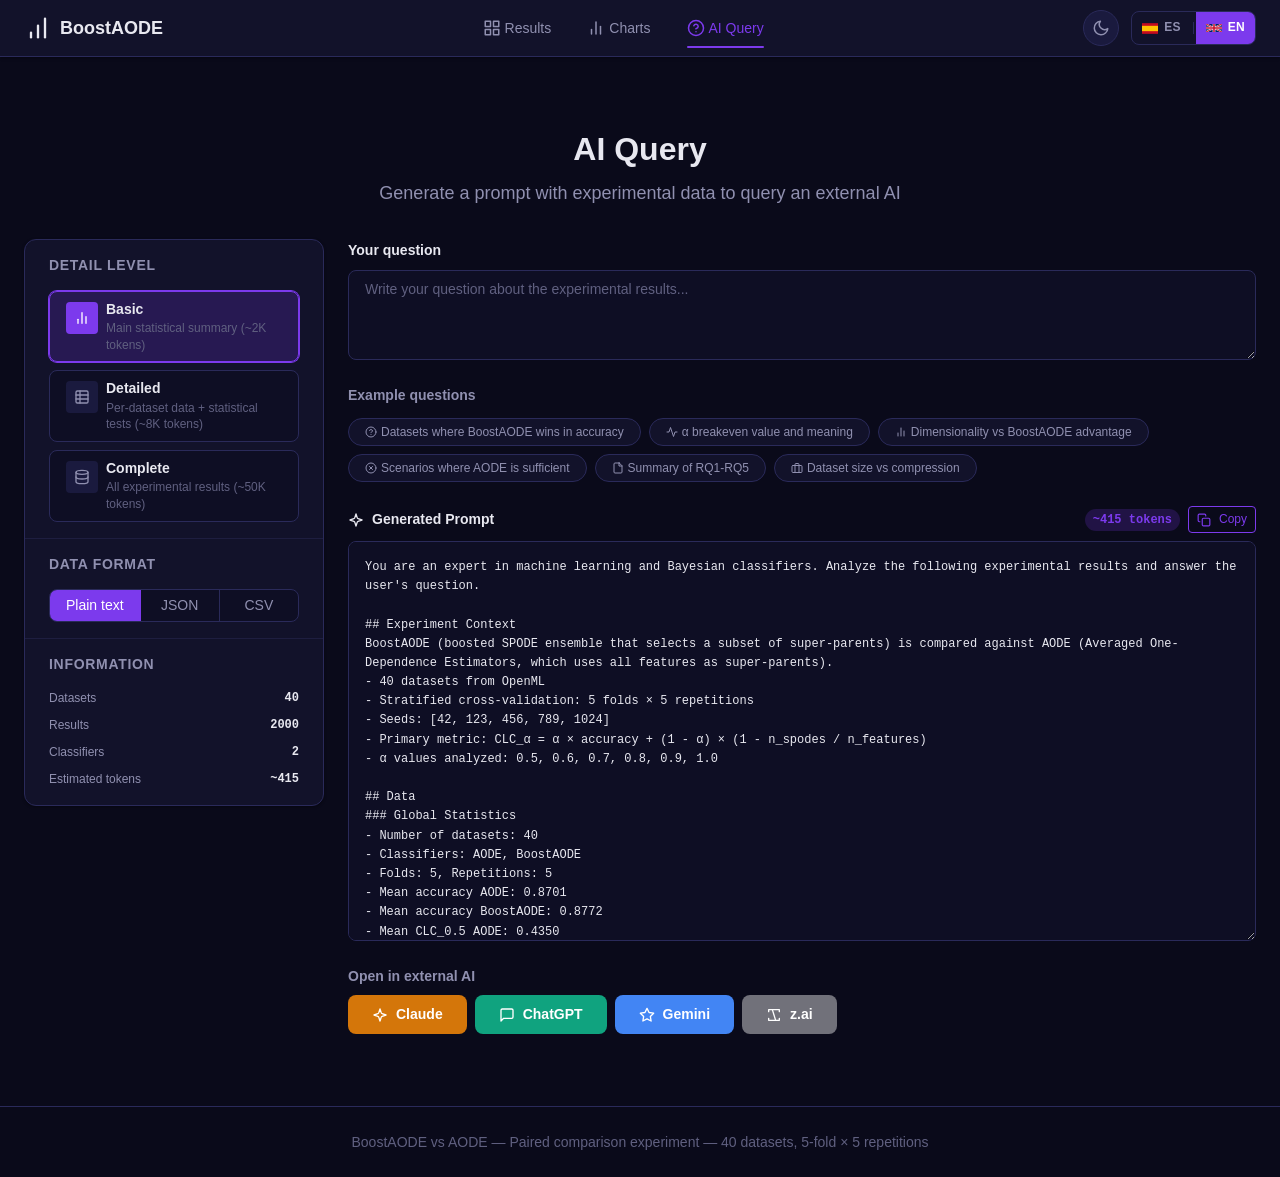
==== commit af20cf99: "feat: internationalize results page and improve error handling - Added i18n support for various labe" ====
--- a/ai-prompt.html
+++ b/ai-prompt.html
@@ -1,9 +1,9 @@
 <!DOCTYPE html>
-<html lang="es" data-theme="dark">
+<html lang="en" data-theme="dark">
 <head>
     <meta charset="UTF-8">
     <meta name="viewport" content="width=device-width, initial-scale=1.0">
-    <title>Consulta IA - BoostAODE vs AODE</title>
+    <title data-i18n="ai.title">AI Query - BoostAODE vs AODE</title>
     <link rel="stylesheet" href="css/theme.css">
     <link rel="stylesheet" href="css/layout.css">
     <link rel="stylesheet" href="css/components.css">
@@ -33,7 +33,7 @@
                         <rect x="3" y="14" width="7" height="7"></rect>
                         <rect x="14" y="14" width="7" height="7"></rect>
                     </svg>
-                    Resultados
+                    <span data-i18n="nav.results">Results</span>
                 </a>
                 <a href="charts.html" class="nav-link">
                     <svg width="18" height="18" viewBox="0 0 24 24" fill="none" stroke="currentColor" stroke-width="2" stroke-linecap="round" stroke-linejoin="round">
@@ -41,7 +41,7 @@
                         <line x1="12" y1="20" x2="12" y2="4"></line>
                         <line x1="6" y1="20" x2="6" y2="14"></line>
                     </svg>
-                    Gr&aacute;ficos
+                    <span data-i18n="nav.charts">Charts</span>
                 </a>
                 <a href="ai-prompt.html" class="nav-link active">
                     <svg width="18" height="18" viewBox="0 0 24 24" fill="none" stroke="currentColor" stroke-width="2" stroke-linecap="round" stroke-linejoin="round">
@@ -49,12 +49,12 @@
                         <path d="M9.09 9a3 3 0 0 1 5.83 1c0 2-3 3-3 3"></path>
                         <line x1="12" y1="17" x2="12.01" y2="17"></line>
                     </svg>
-                    Consulta IA
+                    <span data-i18n="nav.ai">AI Query</span>
                 </a>
             </div>
 
             <div class="navbar-actions">
-                <button class="theme-toggle" onclick="toggleTheme()" aria-label="Cambiar tema">
+                <button class="theme-toggle" onclick="toggleTheme()" data-i18n-title="nav.themeTitle" aria-label="Toggle theme">
                     <svg id="icon-sun" class="icon-sun" width="18" height="18" viewBox="0 0 24 24" fill="none" stroke="currentColor" stroke-width="2" stroke-linecap="round" stroke-linejoin="round">
                         <circle cx="12" cy="12" r="5"></circle>
                         <line x1="12" y1="1" x2="12" y2="3"></line>
@@ -70,6 +70,11 @@
                         <path d="M21 12.79A9 9 0 1 1 11.21 3 7 7 0 0 0 21 12.79z"></path>
                     </svg>
                 </button>
+                <div class="lang-toggle">
+                    <button class="btn-lang-opt" data-lang="es">ES</button>
+                    <span class="lang-divider"></span>
+                    <button class="btn-lang-opt" data-lang="en">EN</button>
+                </div>
             </div>
         </div>
     </nav>
@@ -81,8 +86,8 @@
 
         <!-- Page Header -->
         <div class="page-header">
-            <h1>Consulta IA</h1>
-            <p>Genera un prompt con los datos experimentales para consultar una IA externa</p>
+            <h1 data-i18n="ai.header">AI Query</h1>
+            <p data-i18n="ai.subtitle">Generate a prompt with experimental data to query an external AI</p>
         </div>
 
         <!-- Two-column Layout -->
@@ -95,7 +100,7 @@
 
                 <!-- Section: Detail Level -->
                 <div class="config-section">
-                    <h3>Nivel de Detalle</h3>
+                    <h3 data-i18n="ai.detailLevel">Detail Level</h3>
                     <div class="detail-level">
                         <!-- Basic -->
                         <label class="detail-level-option">
@@ -110,8 +115,8 @@
                                     </svg>
                                 </div>
                                 <div class="detail-level-info">
-                                    <span class="detail-level-name">B&aacute;sico</span>
-                                    <span class="detail-level-desc">Resumen estad&iacute;stico principal (~2K tokens)</span>
+                                    <span class="detail-level-name" data-i18n="ai.basic">Basic</span>
+                                    <span class="detail-level-desc" data-i18n="ai.basicDesc">Main statistical summary (~2K tokens)</span>
                                 </div>
                             </div>
                         </label>
@@ -130,8 +135,8 @@
                                     </svg>
                                 </div>
                                 <div class="detail-level-info">
-                                    <span class="detail-level-name">Detallado</span>
-                                    <span class="detail-level-desc">Datos por dataset + tests estad&iacute;sticos (~8K tokens)</span>
+                                    <span class="detail-level-name" data-i18n="ai.detailed">Detailed</span>
+                                    <span class="detail-level-desc" data-i18n="ai.detailedDesc">Per-dataset data + statistical tests (~8K tokens)</span>
                                 </div>
                             </div>
                         </label>
@@ -149,8 +154,8 @@
                                     </svg>
                                 </div>
                                 <div class="detail-level-info">
-                                    <span class="detail-level-name">Completo</span>
-                                    <span class="detail-level-desc">Todos los resultados experimentales (~50K tokens)</span>
+                                    <span class="detail-level-name" data-i18n="ai.complete">Complete</span>
+                                    <span class="detail-level-desc" data-i18n="ai.completeDesc">All experimental results (~50K tokens)</span>
                                 </div>
                             </div>
                         </label>
@@ -159,37 +164,37 @@
 
                 <!-- Section: Data Format -->
                 <div class="config-section">
-                    <h3>Formato de Datos</h3>
+                    <h3 data-i18n="ai.dataFormat">Data Format</h3>
                     <div class="format-options">
                         <div class="radio-group">
                             <input type="radio" name="data-format" id="fmt-text" value="text" checked>
-                            <label for="fmt-text">Texto plano</label>
+                            <label for="fmt-text" data-i18n="ai.fmtText">Plain text</label>
                             <input type="radio" name="data-format" id="fmt-json" value="json">
-                            <label for="fmt-json">JSON</label>
+                            <label for="fmt-json" data-i18n="ai.fmtJSON">JSON</label>
                             <input type="radio" name="data-format" id="fmt-csv" value="csv">
-                            <label for="fmt-csv">CSV</label>
+                            <label for="fmt-csv" data-i18n="ai.fmtCSV">CSV</label>
                         </div>
                     </div>
                 </div>
 
                 <!-- Section: Information -->
                 <div class="config-section">
-                    <h3>Informaci&oacute;n</h3>
+                    <h3 data-i18n="ai.information">Information</h3>
                     <div class="context-stats">
                         <div class="context-stat-row">
-                            <span>Datasets</span>
+                            <span data-i18n="common.datasets">Datasets</span>
                             <span class="context-stat-value">40</span>
                         </div>
                         <div class="context-stat-row">
-                            <span>Resultados</span>
+                            <span data-i18n="common.results">Results</span>
                             <span class="context-stat-value">2000</span>
                         </div>
                         <div class="context-stat-row">
-                            <span>Clasificadores</span>
+                            <span data-i18n="common.classifiers">Classifiers</span>
                             <span class="context-stat-value">2</span>
                         </div>
                         <div class="context-stat-row">
-                            <span>Tokens estimados</span>
+                            <span data-i18n="ai.tokensEstimated">Estimated tokens</span>
                             <span class="context-stat-value" id="sidebar-token-estimate">~2K</span>
                         </div>
                     </div>
@@ -204,42 +209,42 @@
 
                 <!-- Question Input -->
                 <div class="prompt-question-section">
-                    <label for="prompt-question">Tu pregunta</label>
-                    <textarea id="prompt-question" rows="3" placeholder="Escribe tu pregunta sobre los resultados experimentales..."></textarea>
+                    <label for="prompt-question" data-i18n="ai.yourQuestion">Your question</label>
+                    <textarea id="prompt-question" rows="3" data-i18n-placeholder="ai.questionPlaceholder" placeholder="Write your question about the experimental results..."></textarea>
                 </div>
 
                 <!-- Example Questions -->
                 <div class="example-questions">
-                    <div class="example-questions-label">Preguntas de ejemplo</div>
-
-                    <button class="example-chip" data-question="&#191;En qu&#233; datasets BoostAODE supera significativamente a AODE en accuracy?">
+                    <div class="example-questions-label" data-i18n="ai.exampleQuestions">Example questions</div>
+
+                    <button class="example-chip" data-question-key="ai.ex1question">
                         <svg viewBox="0 0 24 24" fill="none" stroke="currentColor" stroke-width="2" stroke-linecap="round" stroke-linejoin="round"><circle cx="12" cy="12" r="10"></circle><path d="M9.09 9a3 3 0 0 1 5.83 1c0 2-3 3-3 3"></path><line x1="12" y1="17" x2="12.01" y2="17"></line></svg>
-                        Datasets donde BoostAODE gana en accuracy
-                    </button>
-
-                    <button class="example-chip" data-question="&#191;Cu&#225;l es el valor de &#945; breakeven t&#237;pico y qu&#233; significa para la elecci&#243;n entre clasificadores?">
+                        <span data-i18n="ai.ex1label">Datasets where BoostAODE wins in accuracy</span>
+                    </button>
+
+                    <button class="example-chip" data-question-key="ai.ex2question">
                         <svg viewBox="0 0 24 24" fill="none" stroke="currentColor" stroke-width="2" stroke-linecap="round" stroke-linejoin="round"><polyline points="22 12 18 12 15 21 9 3 6 12 2 12"></polyline></svg>
-                        Valor de &alpha; breakeven y su significado
-                    </button>
-
-                    <button class="example-chip" data-question="Analiza la relaci&#243;n entre la dimensionalidad del dataset y la ventaja de BoostAODE">
+                        <span data-i18n="ai.ex2label">&alpha; breakeven value and its meaning</span>
+                    </button>
+
+                    <button class="example-chip" data-question-key="ai.ex3question">
                         <svg viewBox="0 0 24 24" fill="none" stroke="currentColor" stroke-width="2" stroke-linecap="round" stroke-linejoin="round"><line x1="18" y1="20" x2="18" y2="10"></line><line x1="12" y1="20" x2="12" y2="4"></line><line x1="6" y1="20" x2="6" y2="14"></line></svg>
-                        Dimensionalidad vs ventaja de BoostAODE
-                    </button>
-
-                    <button class="example-chip" data-question="&#191;En qu&#233; escenarios no merece la pena usar BoostAODE frente a AODE?">
+                        <span data-i18n="ai.ex3label">Dimensionality vs BoostAODE advantage</span>
+                    </button>
+
+                    <button class="example-chip" data-question-key="ai.ex4question">
                         <svg viewBox="0 0 24 24" fill="none" stroke="currentColor" stroke-width="2" stroke-linecap="round" stroke-linejoin="round"><circle cx="12" cy="12" r="10"></circle><line x1="15" y1="9" x2="9" y2="15"></line><line x1="9" y1="9" x2="15" y2="15"></line></svg>
-                        Escenarios donde AODE es suficiente
-                    </button>
-
-                    <button class="example-chip" data-question="Resume los resultados principales respondiendo a las preguntas de investigaci&#243;n RQ1-RQ5">
+                        <span data-i18n="ai.ex4label">Scenarios where AODE is sufficient</span>
+                    </button>
+
+                    <button class="example-chip" data-question-key="ai.ex5question">
                         <svg viewBox="0 0 24 24" fill="none" stroke="currentColor" stroke-width="2" stroke-linecap="round" stroke-linejoin="round"><path d="M14.5 2H6a2 2 0 0 0-2 2v16a2 2 0 0 0 2 2h12a2 2 0 0 0 2-2V7.5L14.5 2z"></path><polyline points="14 2 14 8 20 8"></polyline></svg>
-                        Resumen de RQ1-RQ5
-                    </button>
-
-                    <button class="example-chip" data-question="&#191;C&#243;mo afecta el tama&#241;o del dataset a la compresi&#243;n que consigue BoostAODE?">
+                        <span data-i18n="ai.ex5label">RQ1-RQ5 summary</span>
+                    </button>
+
+                    <button class="example-chip" data-question-key="ai.ex6question">
                         <svg viewBox="0 0 24 24" fill="none" stroke="currentColor" stroke-width="2" stroke-linecap="round" stroke-linejoin="round"><rect x="2" y="7" width="20" height="14" rx="2" ry="2"></rect><path d="M16 21V5a2 2 0 0 0-2-2h-4a2 2 0 0 0-2 2v16"></path></svg>
-                        Tama&ntilde;o del dataset vs compresi&oacute;n
+                        <span data-i18n="ai.ex6label">Dataset size vs compression</span>
                     </button>
                 </div>
 
@@ -251,7 +256,7 @@
                             <svg width="16" height="16" viewBox="0 0 24 24" fill="none" stroke="currentColor" stroke-width="2" stroke-linecap="round" stroke-linejoin="round">
                                 <path d="M12 3l1.912 5.813a2 2 0 0 0 1.275 1.275L21 12l-5.813 1.912a2 2 0 0 0-1.275 1.275L12 21l-1.912-5.813a2 2 0 0 0-1.275-1.275L3 12l5.813-1.912a2 2 0 0 0 1.275-1.275L12 3z"></path>
                             </svg>
-                            Prompt Generado
+                            <span data-i18n="ai.generatedPrompt">Generated Prompt</span>
                         </div>
                         <div class="prompt-output-actions">
                             <span class="token-badge" id="token-badge">~2K tokens</span>
@@ -260,16 +265,16 @@
                                     <rect x="9" y="9" width="13" height="13" rx="2" ry="2"></rect>
                                     <path d="M5 15H4a2 2 0 0 1-2-2V4a2 2 0 0 1 2-2h9a2 2 0 0 1 2 2v1"></path>
                                 </svg>
-                                Copiar
+                                <span data-i18n="common.copy">Copy</span>
                             </button>
                         </div>
                     </div>
-                    <textarea class="prompt-output" id="prompt-output" readonly placeholder="El prompt se generar&aacute; autom&aacute;ticamente..."></textarea>
+                    <textarea class="prompt-output" id="prompt-output" readonly data-i18n-placeholder="ai.promptPlaceholder" placeholder="The prompt will be generated automatically..."></textarea>
                 </div>
 
                 <!-- AI External Links -->
                 <div class="ai-links-section">
-                    <div class="ai-links-label">Abrir en IA externa</div>
+                    <div class="ai-links-label" data-i18n="ai.openExternal">Open in external AI</div>
                     <div class="ai-links">
                         <a href="https://claude.ai/new" target="_blank" rel="noopener noreferrer" class="ai-link ai-link--claude">
                             <svg viewBox="0 0 24 24" fill="none" stroke="currentColor" stroke-width="2" stroke-linecap="round" stroke-linejoin="round">
@@ -310,7 +315,7 @@
          ==================================================================== -->
     <footer class="footer">
         <div class="footer-inner">
-            <p>BoostAODE vs AODE &mdash; Experimento de comparaci&oacute;n pareada &mdash; 40 datasets, 5-fold &times; 5 repeticiones</p>
+            <p data-i18n="footer.text">BoostAODE vs AODE &mdash; Paired comparison experiment &mdash; 40 datasets, 5-fold &times; 5 repetitions</p>
         </div>
     </footer>
 
@@ -319,19 +324,20 @@
          ==================================================================== -->
     <div class="loading-overlay" id="loading-overlay">
         <div class="spinner spinner-lg"></div>
-        <div class="loading-text">Cargando datos experimentales...</div>
+        <div class="loading-text" data-i18n="common.loadingExperimental">Loading experimental data...</div>
     </div>
 
     <!-- ====================================================================
          Copy Feedback Toast
          ==================================================================== -->
-    <div class="copy-feedback" id="copy-feedback">Copiado!</div>
+    <div class="copy-feedback" id="copy-feedback" data-i18n="common.copied">Copied!</div>
 
     <!-- ====================================================================
          Scripts
          ==================================================================== -->
     <script src="js/theme.js"></script>
     <script src="js/data.js"></script>
+    <script src="js/i18n.js"></script>
     <script src="js/ai-prompt.js"></script>
 
 </body>
--- a/css/layout.css
+++ b/css/layout.css
@@ -159,6 +159,73 @@
 }
 
 /* --------------------------------------------------------------------------
+   Language Toggle
+   -------------------------------------------------------------------------- */
+
+.lang-toggle {
+  display: inline-flex;
+  align-items: center;
+  background: var(--bg-card);
+  border: 1px solid var(--border-color);
+  border-radius: var(--radius-md);
+  overflow: hidden;
+  margin-left: var(--spacing-xs);
+}
+
+.btn-lang-opt {
+  display: inline-flex;
+  align-items: center;
+  padding: 6px 10px;
+  border: none;
+  background: transparent;
+  color: var(--text-secondary);
+  cursor: pointer;
+  font-size: var(--font-size-xs);
+  font-weight: 600;
+  letter-spacing: 0.02em;
+  transition: all var(--transition-fast);
+}
+
+.btn-lang-opt::before {
+  content: "";
+  display: inline-block;
+  width: 16px;
+  height: 16px;
+  margin-right: 6px;
+  background-size: contain;
+  background-repeat: no-repeat;
+  background-position: center;
+  border-radius: 2px;
+}
+
+/* Spanish flag */
+.btn-lang-opt[data-lang="es"]::before {
+  background-image: url('data:image/svg+xml;utf8,<svg xmlns="http://www.w3.org/2000/svg" viewBox="0 0 750 500"><rect width="750" height="500" fill="%23c60b1e"/><rect width="750" height="250" y="125" fill="%23ffc400"/></svg>');
+}
+
+/* UK flag */
+.btn-lang-opt[data-lang="en"]::before {
+  background-image: url('data:image/svg+xml;utf8,<svg xmlns="http://www.w3.org/2000/svg" viewBox="0 0 60 30"><path d="M0,0 v30 h60 v-30 z" fill="%23012169"/><path d="M0,0 L60,30 M60,0 L0,30" stroke="%23fff" stroke-width="6"/><path d="M0,0 L60,30 M60,0 L0,30" stroke="%23C8102E" stroke-width="4"/><path d="M30,0 v30 M0,15 h60" stroke="%23fff" stroke-width="10"/><path d="M30,0 v30 M0,15 h60" stroke="%23C8102E" stroke-width="6"/></svg>');
+}
+
+.btn-lang-opt.active {
+  background: var(--accent-primary);
+  color: white;
+}
+
+.btn-lang-opt:hover:not(.active) {
+  background: var(--bg-hover);
+  color: var(--accent-primary);
+}
+
+.lang-divider {
+  width: 1px;
+  height: 12px;
+  background-color: var(--border-color);
+  margin: 0 2px;
+}
+
+/* --------------------------------------------------------------------------
    Container
    -------------------------------------------------------------------------- */
 
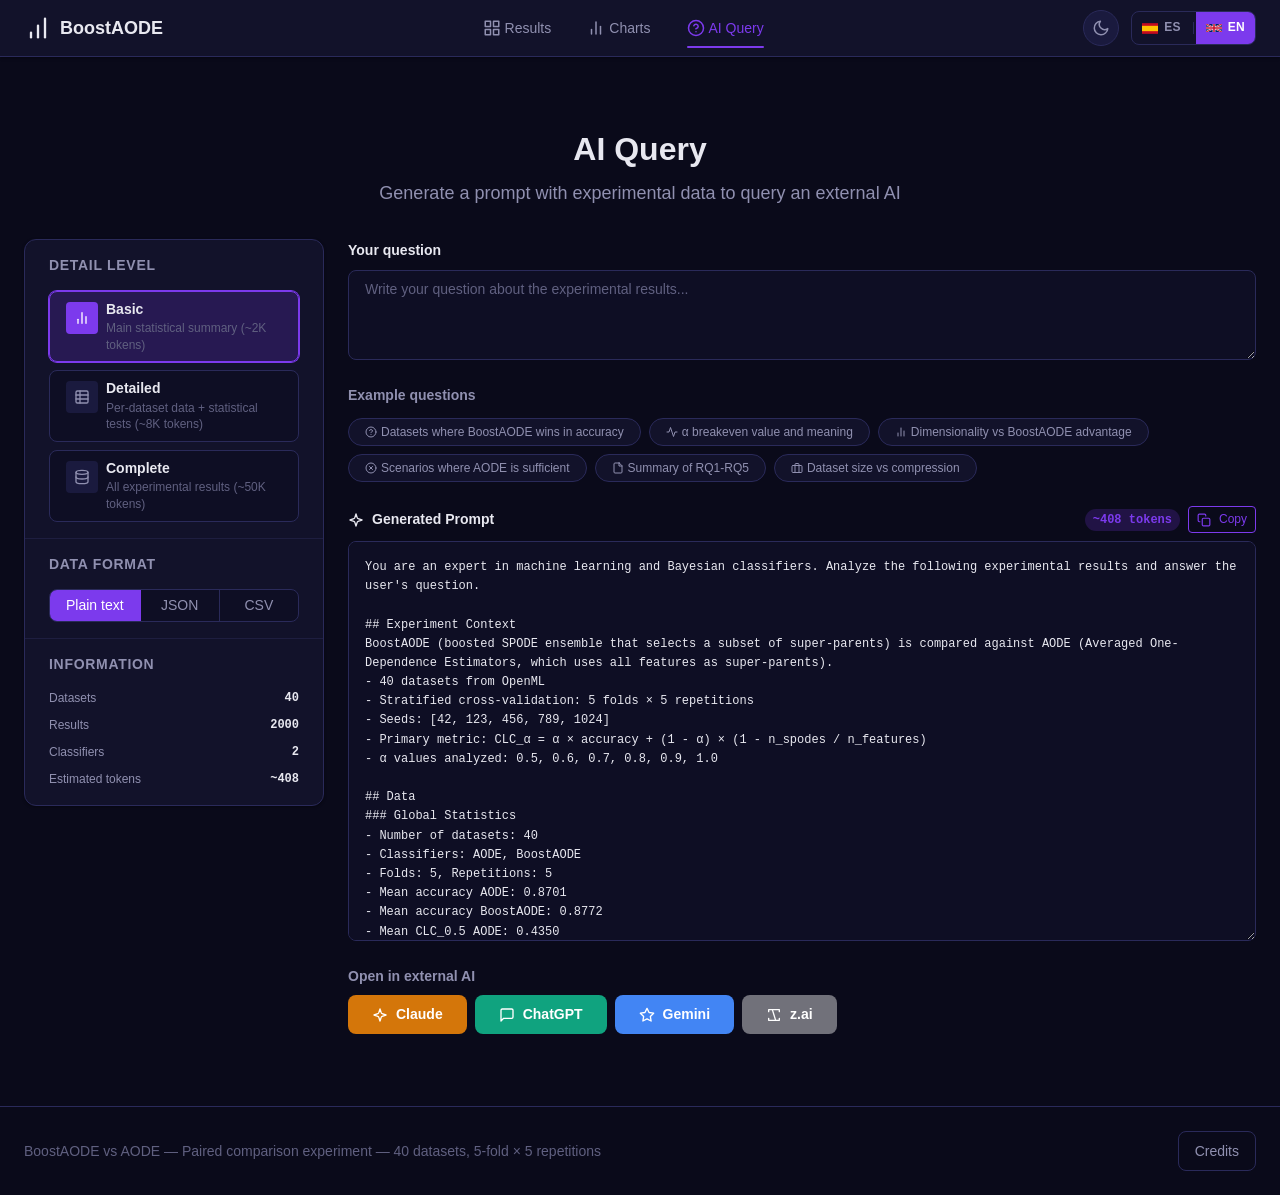
==== commit 709ab9ee: "feat(credits-modal): Add modal for displaying project credits" ====
--- a/ai-prompt.html
+++ b/ai-prompt.html
@@ -311,11 +311,165 @@
     </main>
 
     <!-- ====================================================================
+         Credits Modal
+         ==================================================================== -->
+    <div class="modal-overlay" id="credits-modal">
+        <div class="modal modal--credits">
+            <div class="modal-header">
+                <h3 data-i18n="credits.title">About & Credits</h3>
+                <button class="modal-close" aria-label="Close" id="credits-modal-close">
+                    <svg width="18" height="18" viewBox="0 0 24 24" fill="none" stroke="currentColor" stroke-width="2" stroke-linecap="round" stroke-linejoin="round"><line x1="18" y1="6" x2="6" y2="18"></line><line x1="6" y1="6" x2="18" y2="18"></line></svg>
+                </button>
+            </div>
+            <div class="modal-body">
+                <!-- Author Section -->
+                <div class="credits-section">
+                    <h4 class="credits-section-title">
+                        <svg width="18" height="18" viewBox="0 0 24 24" fill="none" stroke="currentColor" stroke-width="2" stroke-linecap="round" stroke-linejoin="round"><path d="M20 21v-2a4 4 0 0 0-4-4H8a4 4 0 0 0-4 4v2"></path><circle cx="12" cy="7" r="4"></circle></svg>
+                        <span data-i18n="credits.author">Author</span>
+                    </h4>
+                    <div class="credits-author">
+                        <div class="author-avatar">
+                            <svg width="48" height="48" viewBox="0 0 24 24" fill="none" stroke="currentColor" stroke-width="1.5" stroke-linecap="round" stroke-linejoin="round"><path d="M20 21v-2a4 4 0 0 0-4-4H8a4 4 0 0 0-4 4v2"></path><circle cx="12" cy="7" r="4"></circle></svg>
+                        </div>
+                        <div class="author-info">
+                            <div class="author-name">Ricardo Montanana</div>
+                            <div class="author-role" data-i18n="credits.role">Researcher & Developer</div>
+                            <div class="author-links">
+                                <a href="https://orcid.org/0000-0001-7803-6347" class="author-link" target="_blank" rel="noopener" aria-label="ORCID">
+                                    <svg width="18" height="18" viewBox="0 0 24 24" fill="currentColor"><path d="M12 0C5.372 0 0 5.372 0 12s5.372 12 12 12 12-5.372 12-12S18.628 0 12 0zM7.369 4.378c.525 0 .947.422.947.947s-.422.947-.947.947a.946.946 0 01-.947-.947c0-.525.422-.947.947-.947zm-.722 2.894h1.444v9.244H6.647V7.272zm3.782 0h3.638c1.331 0 2.4.569 2.4 1.9v2.144c0 .853-.634 1.238-1.222 1.347l1.822 3.853h-1.634l-1.631-3.606h-1.144v3.606h-1.228V7.272zm1.228 1.313v1.728h1.928c.659 0 .947-.344.947-.864 0-.531-.359-.864-1.019-.864h-1.856z"/></svg>
+                                </a>
+                                <a href="https://github.com/ricardomontanana" class="author-link" target="_blank" rel="noopener" aria-label="GitHub">
+                                    <svg width="18" height="18" viewBox="0 0 24 24" fill="currentColor"><path d="M12 0c-6.626 0-12 5.373-12 12 0 5.302 3.438 9.8 8.207 11.387.599.111.793-.261.793-.577v-2.234c-3.338.726-4.033-1.416-4.033-1.416-.546-1.387-1.333-1.756-1.333-1.756-1.089-.745.083-.729.083-.729 1.205.084 1.839 1.237 1.839 1.237 1.07 1.834 2.807 1.304 3.492.997.107-.775.418-1.305.762-1.604-2.665-.305-5.467-1.334-5.467-5.931 0-1.311.469-2.381 1.236-3.221-.124-.303-.535-1.524.117-3.176 0 0 1.008-.322 3.301 1.23.957-.266 1.983-.399 3.003-.404 1.02.005 2.047.138 3.006.404 2.291-1.552 3.297-1.23 3.297-1.23.653 1.653.242 2.874.118 3.176.77.84 1.235 1.911 1.235 3.221 0 4.609-2.807 5.624-5.479 5.921.43.372.823 1.102.823 2.222v3.293c0 .319.192.694.801.576 4.765-1.589 8.199-6.086 8.199-11.386 0-6.627-5.373-12-12-12z"/></svg>
+                                </a>
+                                <a href="https://linkedin.com/in/ricardomontanana" class="author-link" target="_blank" rel="noopener" aria-label="LinkedIn">
+                                    <svg width="18" height="18" viewBox="0 0 24 24" fill="currentColor"><path d="M19 0h-14c-2.761 0-5 2.239-5 5v14c0 2.761 2.239 5 5 5h14c2.762 0 5-2.239 5-5v-14c0-2.761-2.238-5-5-5zm-11 19h-3v-11h3v11zm-1.5-12.268c-.966 0-1.75-.79-1.75-1.764s.784-1.764 1.75-1.764 1.75.79 1.75 1.764-.783 1.764-1.75 1.764zm13.5 12.268h-3v-5.604c0-3.368-4-3.113-4 0v5.604h-3v-11h3v1.765c1.396-2.586 7-2.777 7 2.476v6.759z"/></svg>
+                                </a>
+                            </div>
+                        </div>
+                    </div>
+                </div>
+
+                <!-- Tech Stack Section -->
+                <div class="credits-section">
+                    <h4 class="credits-section-title">
+                        <svg width="18" height="18" viewBox="0 0 24 24" fill="none" stroke="currentColor" stroke-width="2" stroke-linecap="round" stroke-linejoin="round"><polyline points="16 18 22 12 16 6"></polyline><polyline points="8 6 2 12 8 18"></polyline></svg>
+                        <span data-i18n="credits.techStack">Tech Stack</span>
+                    </h4>
+                    <div class="tech-grid">
+                        <div class="tech-item">
+                            <div class="tech-icon tech-icon--html">
+                                <svg width="24" height="24" viewBox="0 0 24 24" fill="none" stroke="currentColor" stroke-width="2"><path d="M12 2L2 7l10 5 10-5-10-5zM2 17l10 5 10-5M2 12l10 5 10-5"/></svg>
+                            </div>
+                            <div class="tech-info">
+                                <span class="tech-name">HTML5</span>
+                                <span class="tech-version">Semantic Markup</span>
+                            </div>
+                        </div>
+                        <div class="tech-item">
+                            <div class="tech-icon tech-icon--css">
+                                <svg width="24" height="24" viewBox="0 0 24 24" fill="none" stroke="currentColor" stroke-width="2"><path d="M12 2L2 7l10 5 10-5-10-5zM2 17l10 5 10-5M2 12l10 5 10-5"/></svg>
+                            </div>
+                            <div class="tech-info">
+                                <span class="tech-name">CSS3</span>
+                                <span class="tech-version">Custom Properties</span>
+                            </div>
+                        </div>
+                        <div class="tech-item">
+                            <div class="tech-icon tech-icon--js">
+                                <svg width="24" height="24" viewBox="0 0 24 24" fill="none" stroke="currentColor" stroke-width="2"><path d="M12 2L2 7l10 5 10-5-10-5zM2 17l10 5 10-5M2 12l10 5 10-5"/></svg>
+                            </div>
+                            <div class="tech-info">
+                                <span class="tech-name">Vanilla JS</span>
+                                <span class="tech-version">ES6+</span>
+                            </div>
+                        </div>
+                        <div class="tech-item">
+                            <div class="tech-icon tech-icon--chartjs">
+                                <svg width="24" height="24" viewBox="0 0 24 24" fill="none" stroke="currentColor" stroke-width="2"><path d="M18 20V10M12 20V4M6 20v-6"/></svg>
+                            </div>
+                            <div class="tech-info">
+                                <span class="tech-name">Chart.js</span>
+                                <span class="tech-version">Data Visualization</span>
+                            </div>
+                        </div>
+                    </div>
+                </div>
+
+                <!-- Libraries Section -->
+                <div class="credits-section">
+                    <h4 class="credits-section-title">
+                        <svg width="18" height="18" viewBox="0 0 24 24" fill="none" stroke="currentColor" stroke-width="2" stroke-linecap="round" stroke-linejoin="round"><path d="M14.5 2H6a2 2 0 0 0-2 2v16a2 2 0 0 0 2 2h12a2 2 0 0 0 2-2V7.5L14.5 2z"></path><polyline points="14 2 14 8 20 8"></polyline></svg>
+                        <span data-i18n="credits.libraries">Libraries</span>
+                    </h4>
+                    <div class="libraries-list">
+                        <a href="https://pandas.pydata.org/" class="library-item" target="_blank" rel="noopener">
+                            <span class="library-name">Pandas</span>
+                            <span class="library-desc">Data processing</span>
+                        </a>
+                        <a href="https://numpy.org/" class="library-item" target="_blank" rel="noopener">
+                            <span class="library-name">NumPy</span>
+                            <span class="library-desc">Numerical computing</span>
+                        </a>
+                        <a href="https://scikit-learn.org/" class="library-item" target="_blank" rel="noopener">
+                            <span class="library-name">scikit-learn</span>
+                            <span class="library-desc">ML algorithms</span>
+                        </a>
+                    </div>
+                </div>
+
+                <!-- Contributors Section -->
+                <div class="credits-section">
+                    <h4 class="credits-section-title">
+                        <svg width="18" height="18" viewBox="0 0 24 24" fill="none" stroke="currentColor" stroke-width="2" stroke-linecap="round" stroke-linejoin="round"><path d="M17 21v-2a4 4 0 0 0-4-4H5a4 4 0 0 0-4 4v2"></path><circle cx="9" cy="7" r="4"></circle><path d="M23 21v-2a4 4 0 0 0-3-3.87"></path><path d="M16 3.13a4 4 0 0 1 0 7.75"></path></svg>
+                        <span data-i18n="credits.contributors">Contributors</span>
+                    </h4>
+                    <div class="contributors-list">
+                        <div class="contributor-item">
+                            <div class="contributor-info">
+                                <span class="contributor-name">Claude Code Opus</span>
+                                <span class="contributor-desc" data-i18n="credits.contributorDesc">AI Assistant</span>
+                            </div>
+                        </div>
+                        <div class="contributor-item">
+                            <div class="contributor-info">
+                                <span class="contributor-name">GLM 4.7</span>
+                                <span class="contributor-desc" data-i18n="credits.contributorDesc">AI Assistant</span>
+                            </div>
+                        </div>
+                    </div>
+                </div>
+
+                <!-- Design Credits Section -->
+                <div class="credits-section">
+                    <h4 class="credits-section-title">
+                        <svg width="18" height="18" viewBox="0 0 24 24" fill="none" stroke="currentColor" stroke-width="2" stroke-linecap="round" stroke-linejoin="round"><circle cx="12" cy="12" r="10"></circle><path d="M14.31 8l5.74 9.94M9.69 8h11.48M7.38 12l5.74-9.94M9.69 16L3.95 6.06M14.31 16H2.83M16.62 12l-5.74 9.94"/></svg>
+                        <span data-i18n="credits.design">Design</span>
+                    </h4>
+                    <div class="design-credits">
+                        <span class="design-text">Color theme inspired by</span>
+                        <a href="https://tweakcn.com" class="design-link" target="_blank" rel="noopener">Cosmic Night</a>
+                        <span class="design-text">by</span>
+                        <a href="https://tweakcn.com" class="design-link" target="_blank" rel="noopener">tweakcn.com</a>
+                    </div>
+                </div>
+            </div>
+        </div>
+    </div>
+
+    <!-- ====================================================================
          Footer
          ==================================================================== -->
     <footer class="footer">
         <div class="footer-inner">
             <p data-i18n="footer.text">BoostAODE vs AODE &mdash; Paired comparison experiment &mdash; 40 datasets, 5-fold &times; 5 repetitions</p>
+            <button class="btn-credits" data-i18n="footer.credits" data-i18n-title="footer.creditsTitle" aria-label="View credits">
+                <svg width="16" height="16" viewBox="0 0 24 24" fill="none" stroke="currentColor" stroke-width="2" stroke-linecap="round" stroke-linejoin="round">
+                    <circle cx="12" cy="12" r="10"></circle>
+                    <line x1="12" y1="16" x2="12" y2="12"></line>
+                    <line x1="12" y1="8" x2="12.01" y2="8"></line>
+                </svg>
+            </button>
         </div>
     </footer>
 
@@ -340,5 +494,36 @@
     <script src="js/i18n.js"></script>
     <script src="js/ai-prompt.js"></script>
 
+    <!-- Credits Modal -->
+    <script>
+        (function() {
+            const modal = document.getElementById('credits-modal');
+            if (!modal) return;
+            const closeBtn = document.getElementById('credits-modal-close');
+            const triggerBtns = document.querySelectorAll('.btn-credits');
+
+            function openModal() {
+                modal.classList.add('active');
+                document.body.style.overflow = 'hidden';
+            }
+
+            function closeModal() {
+                modal.classList.remove('active');
+                document.body.style.overflow = '';
+            }
+
+            triggerBtns.forEach(btn => btn.addEventListener('click', openModal));
+            closeBtn.addEventListener('click', closeModal);
+            modal.addEventListener('click', function(e) {
+                if (e.target === modal) closeModal();
+            });
+            document.addEventListener('keydown', function(e) {
+                if (e.key === 'Escape' && modal.classList.contains('active')) {
+                    closeModal();
+                }
+            });
+        })();
+    </script>
+
 </body>
 </html>
--- a/css/layout.css
+++ b/css/layout.css
@@ -511,7 +511,7 @@
   }
 
   .layout-sidebar {
-    grid-template-columns: 240px 1fr;
+    grid-template-columns: 280px 1fr;
   }
 
   .container,
@@ -523,6 +523,12 @@
 
 /* Desktop: > 1024px — default styles apply */
 
+@media (min-width: 1025px) {
+  .layout-sidebar {
+    grid-template-columns: 320px 1fr;
+  }
+}
+
 /* Large screens */
 @media (min-width: 1600px) {
   .container-wide {
--- a/css/components.css
+++ b/css/components.css
@@ -2,6 +2,324 @@
    Components: Cards, Tables, Buttons, Badges, Forms, Modals, etc.
    BoostAODE vs AODE Web App
    ========================================================================== */
+
+/* --------------------------------------------------------------------------
+   Credits Modal
+   -------------------------------------------------------------------------- */
+
+.modal--credits {
+  max-width: 560px;
+}
+
+.credits-section {
+  margin-bottom: var(--spacing-xl);
+}
+
+.credits-section:last-child {
+  margin-bottom: 0;
+}
+
+.credits-section-title {
+  display: flex;
+  align-items: center;
+  gap: var(--spacing-sm);
+  font-size: var(--font-size-base);
+  font-weight: 600;
+  color: var(--text-primary);
+  margin-bottom: var(--spacing-md);
+  padding-bottom: var(--spacing-sm);
+  border-bottom: 2px solid var(--border-light);
+}
+
+.credits-section-title svg {
+  color: var(--accent-primary);
+}
+
+.credits-author {
+  display: flex;
+  align-items: center;
+  gap: var(--spacing-md);
+  padding: var(--spacing-lg);
+  background-color: var(--bg-elevated);
+  border-radius: var(--radius-lg);
+}
+
+.author-avatar {
+  display: flex;
+  align-items: center;
+  justify-content: center;
+  width: 64px;
+  height: 64px;
+  border-radius: var(--radius-full);
+  background: linear-gradient(135deg, var(--accent-primary), var(--accent-secondary));
+  color: #ffffff;
+  flex-shrink: 0;
+}
+
+.author-info {
+  display: flex;
+  flex-direction: column;
+  gap: var(--spacing-xs);
+  min-width: 0;
+}
+
+.author-name {
+  font-size: var(--font-size-lg);
+  font-weight: 700;
+  color: var(--text-primary);
+}
+
+.author-role {
+  font-size: var(--font-size-sm);
+  color: var(--text-secondary);
+}
+
+.author-links {
+  display: flex;
+  gap: var(--spacing-sm);
+  margin-top: var(--spacing-xs);
+}
+
+.author-link {
+  display: flex;
+  align-items: center;
+  justify-content: center;
+  width: 32px;
+  height: 32px;
+  border-radius: var(--radius-md);
+  background-color: var(--bg-card);
+  border: 1px solid var(--border-color);
+  color: var(--text-secondary);
+  transition: all var(--transition-fast);
+}
+
+.author-link:hover {
+  background-color: var(--accent-light);
+  border-color: var(--accent-primary);
+  color: var(--accent-primary);
+  transform: translateY(-2px);
+}
+
+.tech-grid {
+  display: grid;
+  grid-template-columns: repeat(auto-fit, minmax(120px, 1fr));
+  gap: var(--spacing-md);
+}
+
+.tech-item {
+  display: flex;
+  flex-direction: column;
+  align-items: center;
+  padding: var(--spacing-md);
+  background-color: var(--bg-elevated);
+  border-radius: var(--radius-md);
+  text-align: center;
+  transition: transform var(--transition-fast), box-shadow var(--transition-fast);
+}
+
+.tech-item:hover {
+  transform: translateY(-2px);
+  box-shadow: var(--shadow-md);
+}
+
+.tech-icon {
+  display: flex;
+  align-items: center;
+  justify-content: center;
+  width: 48px;
+  height: 48px;
+  border-radius: var(--radius-md);
+  margin-bottom: var(--spacing-sm);
+  color: #ffffff;
+}
+
+.tech-icon--html {
+  background: linear-gradient(135deg, #e44d26, #f16529);
+}
+
+.tech-icon--css {
+  background: linear-gradient(135deg, #264de4, #2965f1);
+}
+
+.tech-icon--js {
+  background: linear-gradient(135deg, #f7df1e, #e8ce00);
+}
+
+.tech-icon--chartjs {
+  background: linear-gradient(135deg, #ff6384, #ff9f40);
+}
+
+.tech-info {
+  display: flex;
+  flex-direction: column;
+  gap: 2px;
+}
+
+.tech-name {
+  font-size: var(--font-size-sm);
+  font-weight: 600;
+  color: var(--text-primary);
+}
+
+.tech-version {
+  font-size: var(--font-size-xs);
+  color: var(--text-muted);
+}
+
+.libraries-list {
+  display: flex;
+  flex-direction: row;
+  flex-wrap: wrap;
+  gap: var(--spacing-md);
+}
+
+.library-item {
+  display: flex;
+  flex-direction: column;
+  align-items: center;
+  padding: var(--spacing-md);
+  background-color: var(--bg-elevated);
+  border-radius: var(--radius-md);
+  border: 1px solid var(--border-light);
+  transition: all var(--transition-fast);
+  text-decoration: none;
+  min-width: 100px;
+  flex: 1;
+}
+
+.library-item:hover {
+  border-color: var(--accent-primary);
+  background-color: var(--accent-light);
+}
+
+.library-name {
+  font-size: var(--font-size-sm);
+  font-weight: 600;
+  color: var(--text-primary);
+}
+
+.library-desc {
+  font-size: var(--font-size-xs);
+  color: var(--text-muted);
+}
+
+.contributors-list {
+  display: flex;
+  flex-direction: row;
+  flex-wrap: wrap;
+  gap: var(--spacing-md);
+}
+
+.contributor-item {
+  display: flex;
+  flex-direction: column;
+  align-items: center;
+  padding: var(--spacing-md);
+  background-color: var(--bg-elevated);
+  border-radius: var(--radius-md);
+  border: 1px solid var(--border-light);
+  transition: all var(--transition-fast);
+  min-width: 140px;
+  flex: 1;
+}
+
+.contributor-item:hover {
+  border-color: var(--accent-primary);
+  background-color: var(--accent-light);
+}
+
+.contributor-info {
+  display: flex;
+  flex-direction: column;
+  gap: 2px;
+}
+
+.contributor-name {
+  font-size: var(--font-size-sm);
+  font-weight: 600;
+  color: var(--text-primary);
+}
+
+.contributor-desc {
+  font-size: var(--font-size-xs);
+  color: var(--text-muted);
+}
+
+.design-credits {
+  display: flex;
+  flex-wrap: wrap;
+  align-items: center;
+  gap: var(--spacing-xs);
+  padding: var(--spacing-md);
+  background-color: var(--bg-elevated);
+  border-radius: var(--radius-md);
+  font-size: var(--font-size-sm);
+}
+
+.design-text {
+  color: var(--text-secondary);
+}
+
+.design-link {
+  color: var(--accent-primary);
+  text-decoration: none;
+  font-weight: 500;
+  transition: color var(--transition-fast);
+}
+
+.design-link:hover {
+  color: var(--accent-hover);
+  text-decoration: underline;
+}
+
+.btn-credits {
+  display: flex;
+  align-items: center;
+  gap: var(--spacing-sm);
+  padding: var(--spacing-sm) var(--spacing-md);
+  background-color: transparent;
+  color: var(--text-secondary);
+  border: 1px solid var(--border-color);
+  border-radius: var(--radius-md);
+  font-size: var(--font-size-sm);
+  font-weight: 500;
+  cursor: pointer;
+  transition: all var(--transition-fast);
+}
+
+.btn-credits:hover {
+  background-color: var(--accent-light);
+  border-color: var(--accent-primary);
+  color: var(--accent-primary);
+}
+
+.btn-credits svg {
+  width: 16px;
+  height: 16px;
+}
+
+.footer-inner {
+  display: flex;
+  justify-content: space-between;
+  align-items: center;
+  gap: var(--spacing-md);
+}
+
+@media (max-width: 767px) {
+  .credits-author {
+    flex-direction: column;
+    text-align: center;
+  }
+
+  .tech-grid {
+    grid-template-columns: repeat(2, 1fr);
+  }
+
+  .footer-inner {
+    flex-direction: column;
+    text-align: center;
+  }
+}
 
 /* --------------------------------------------------------------------------
    Cards
